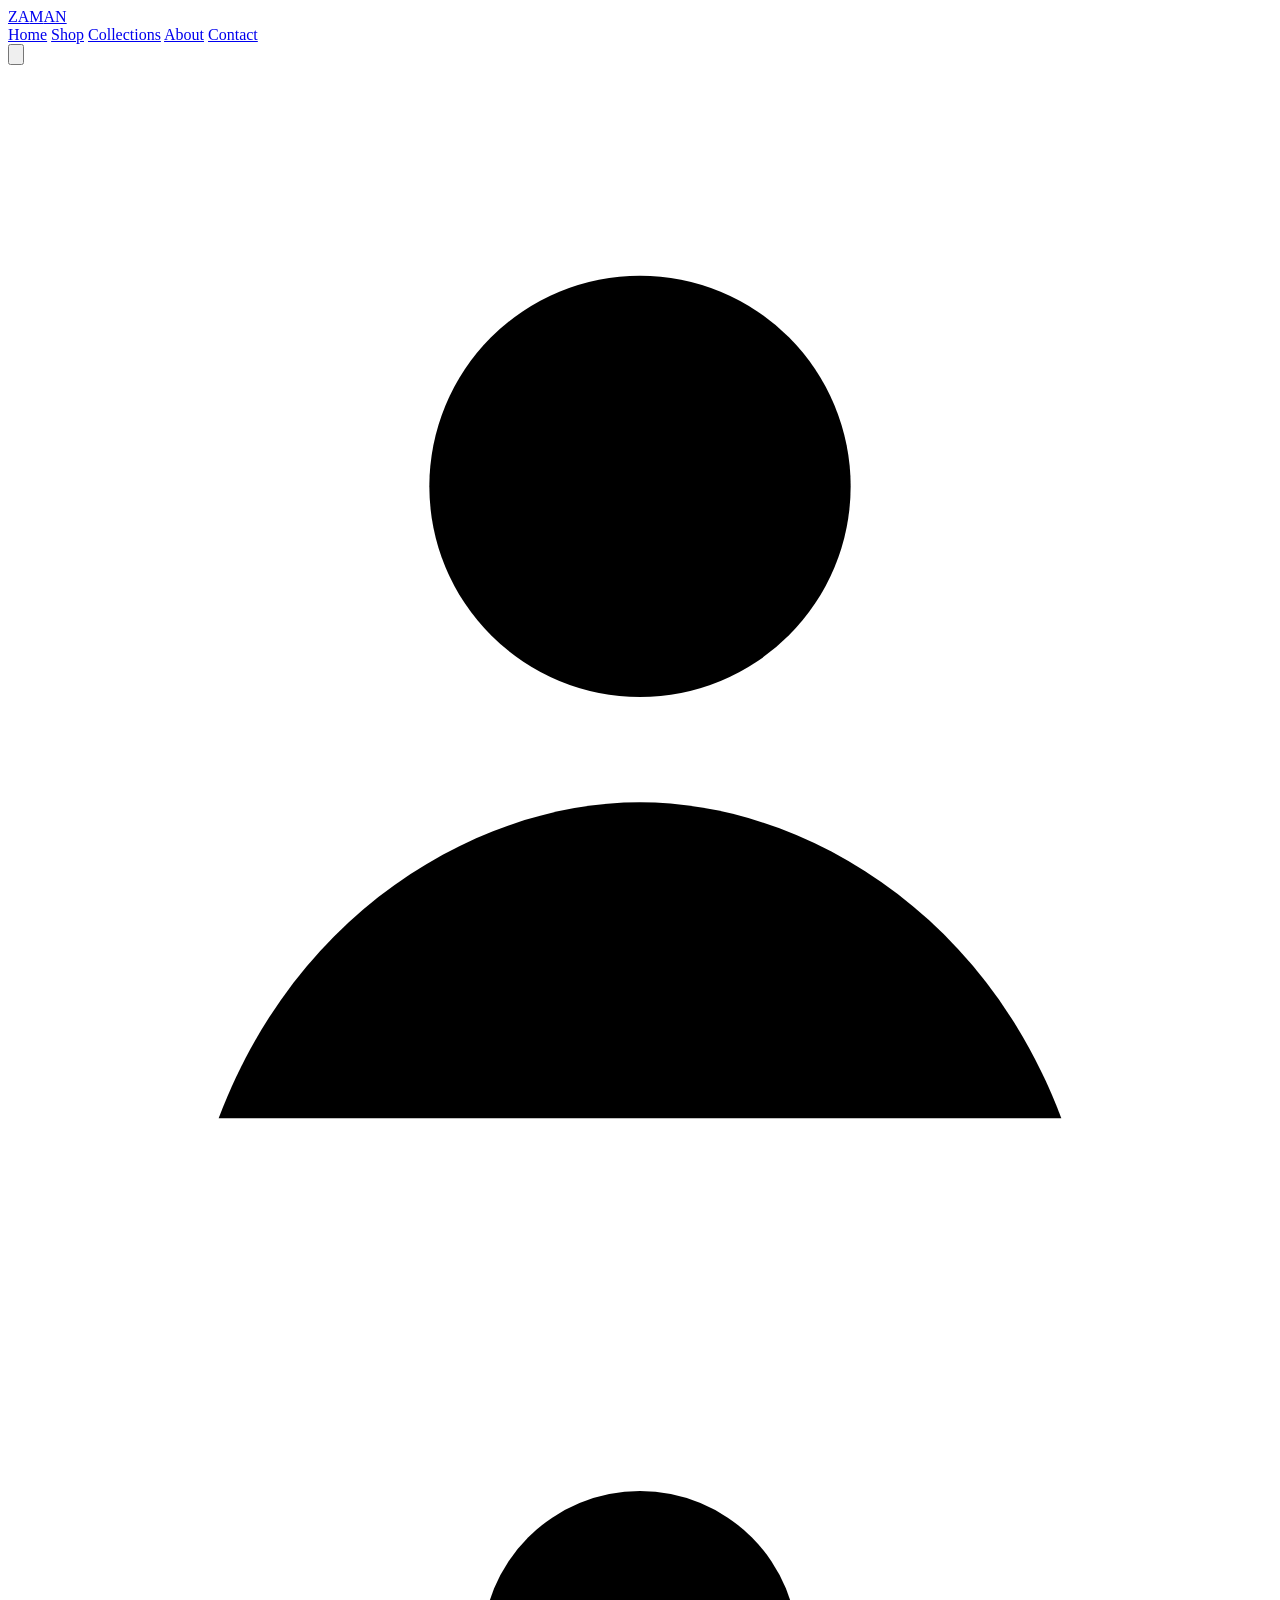
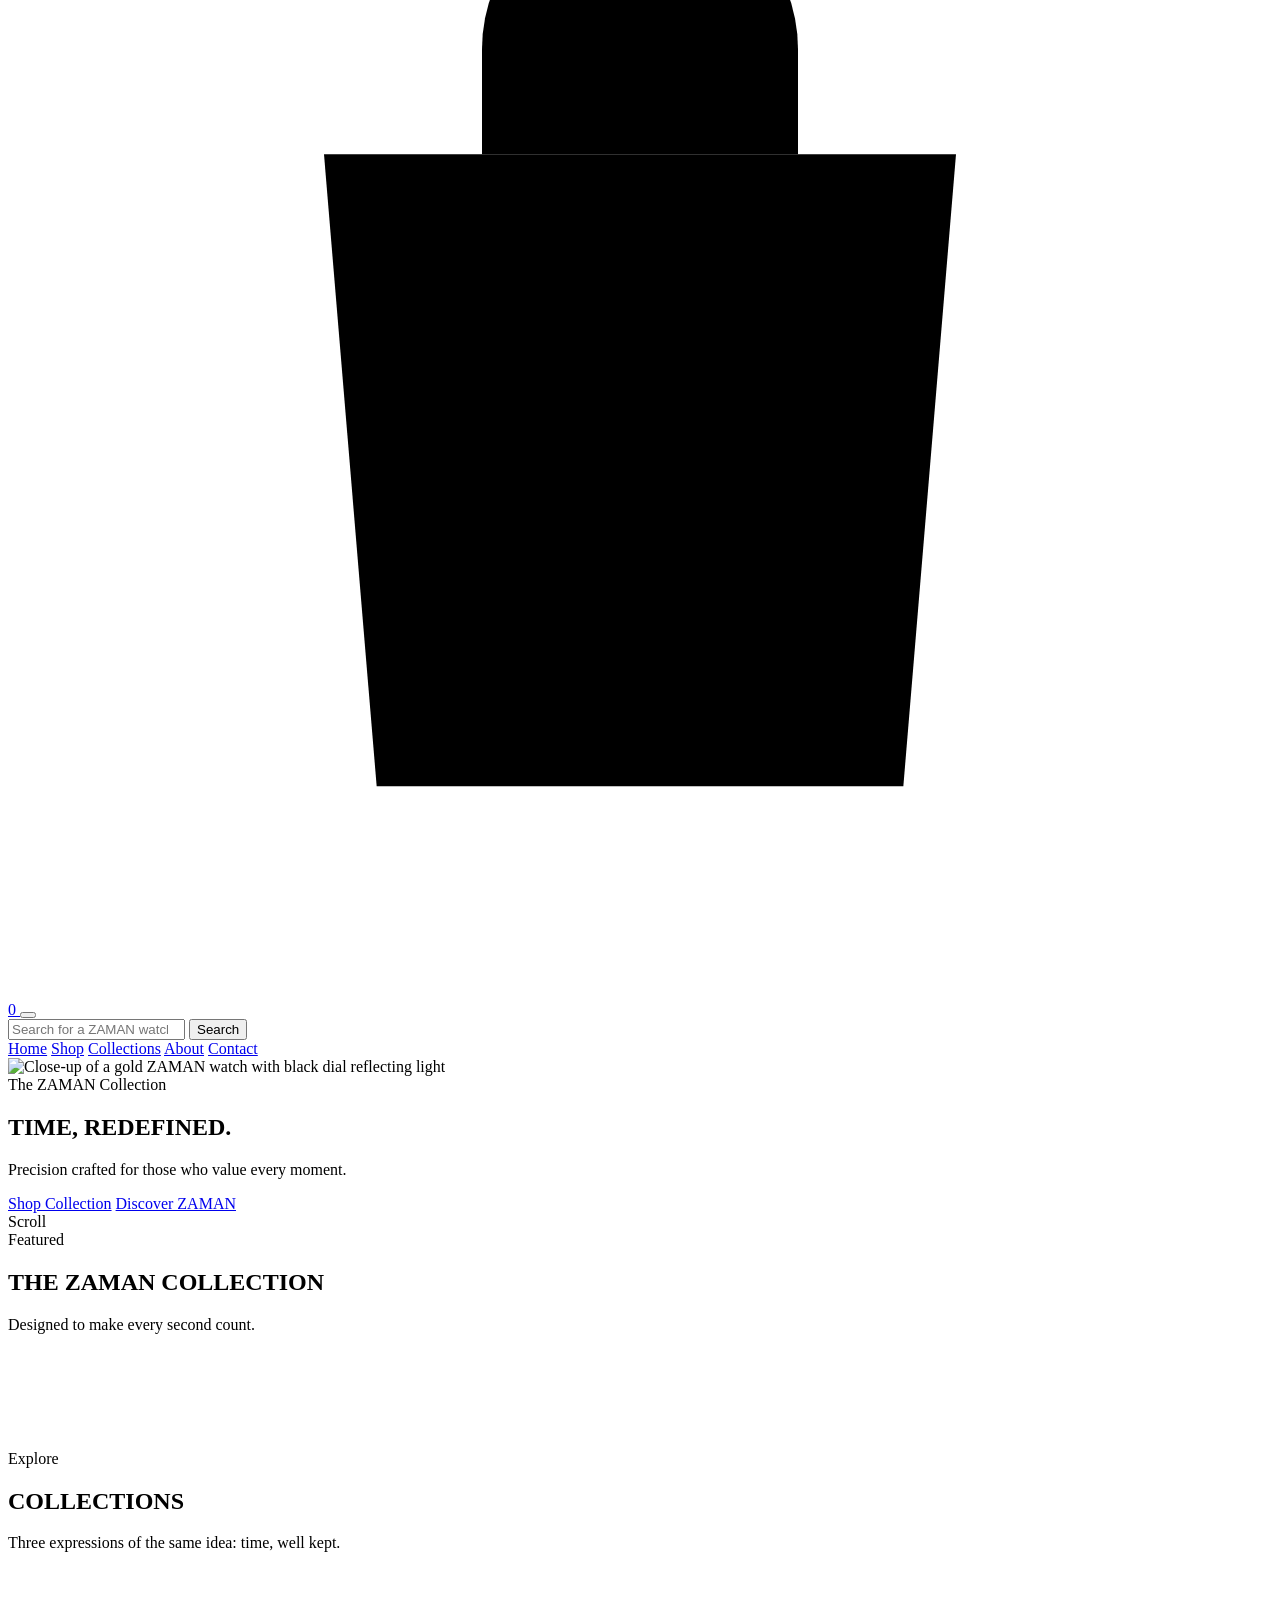
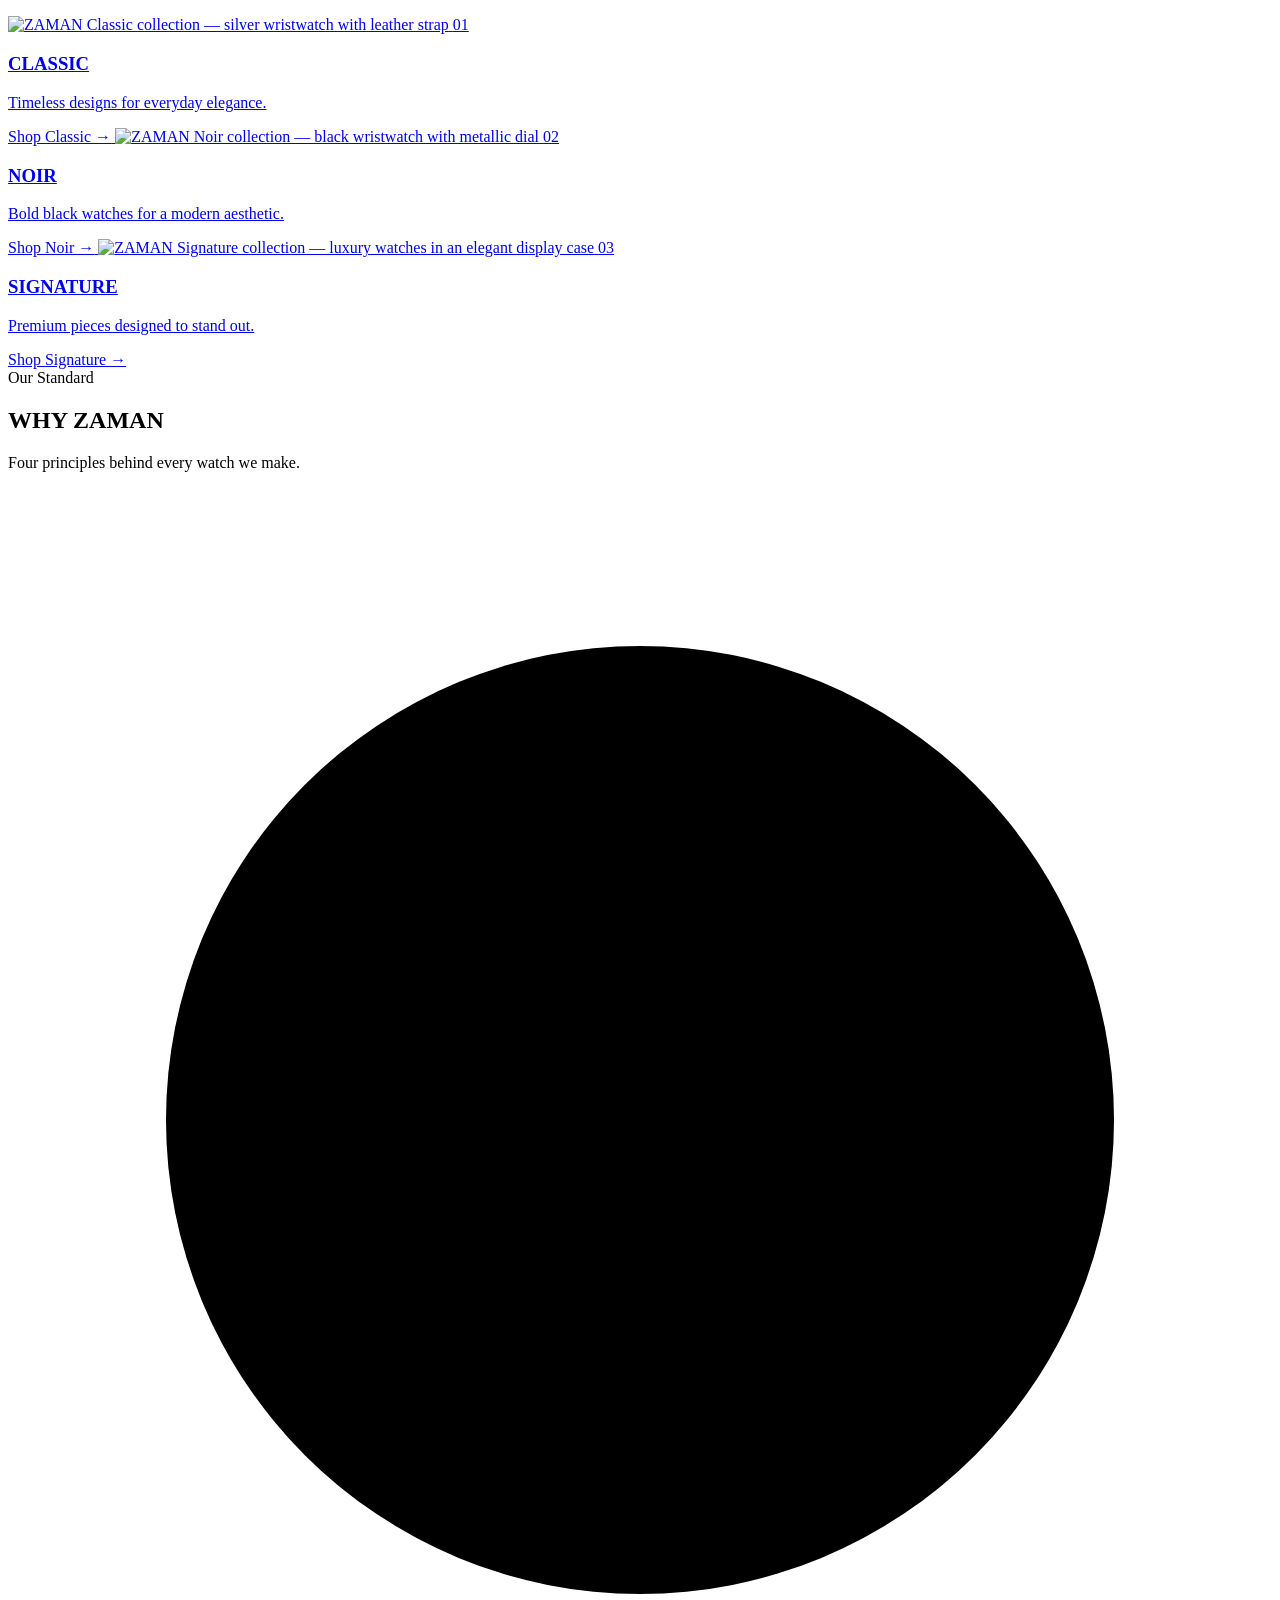
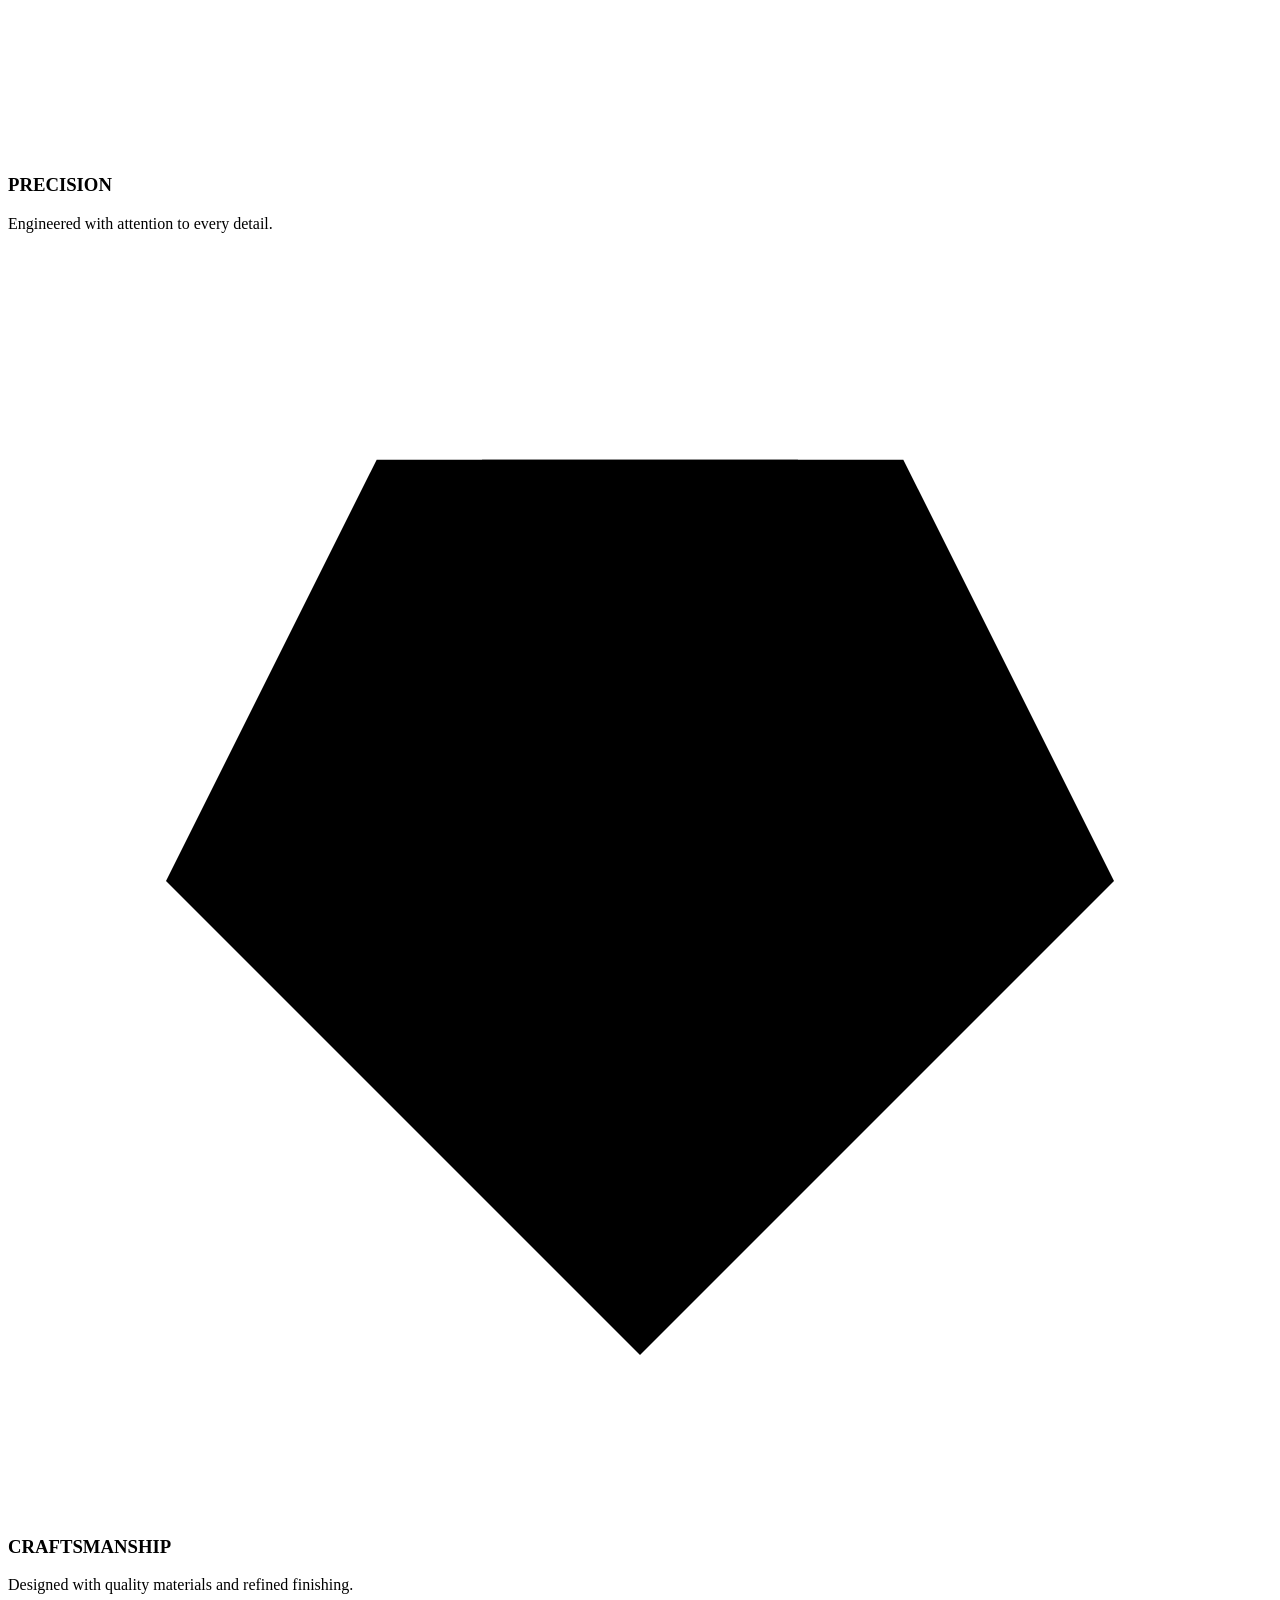
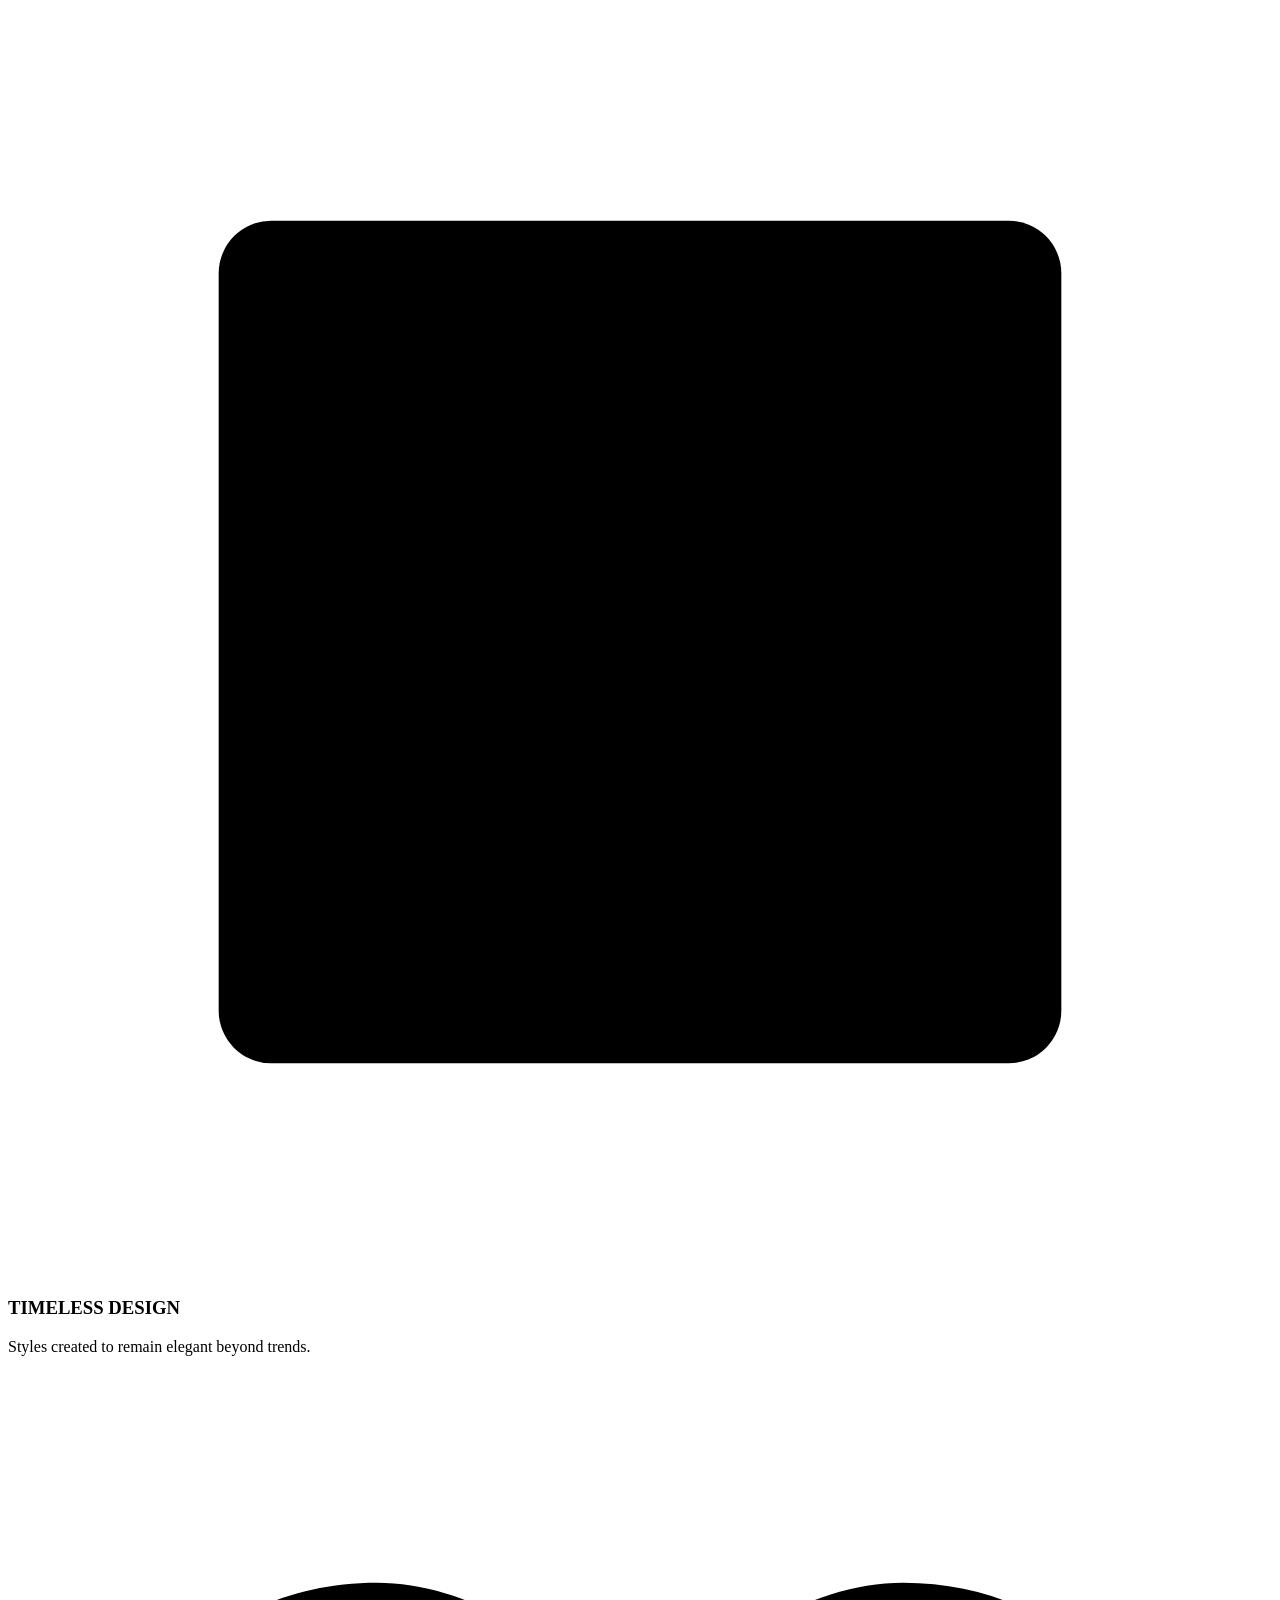
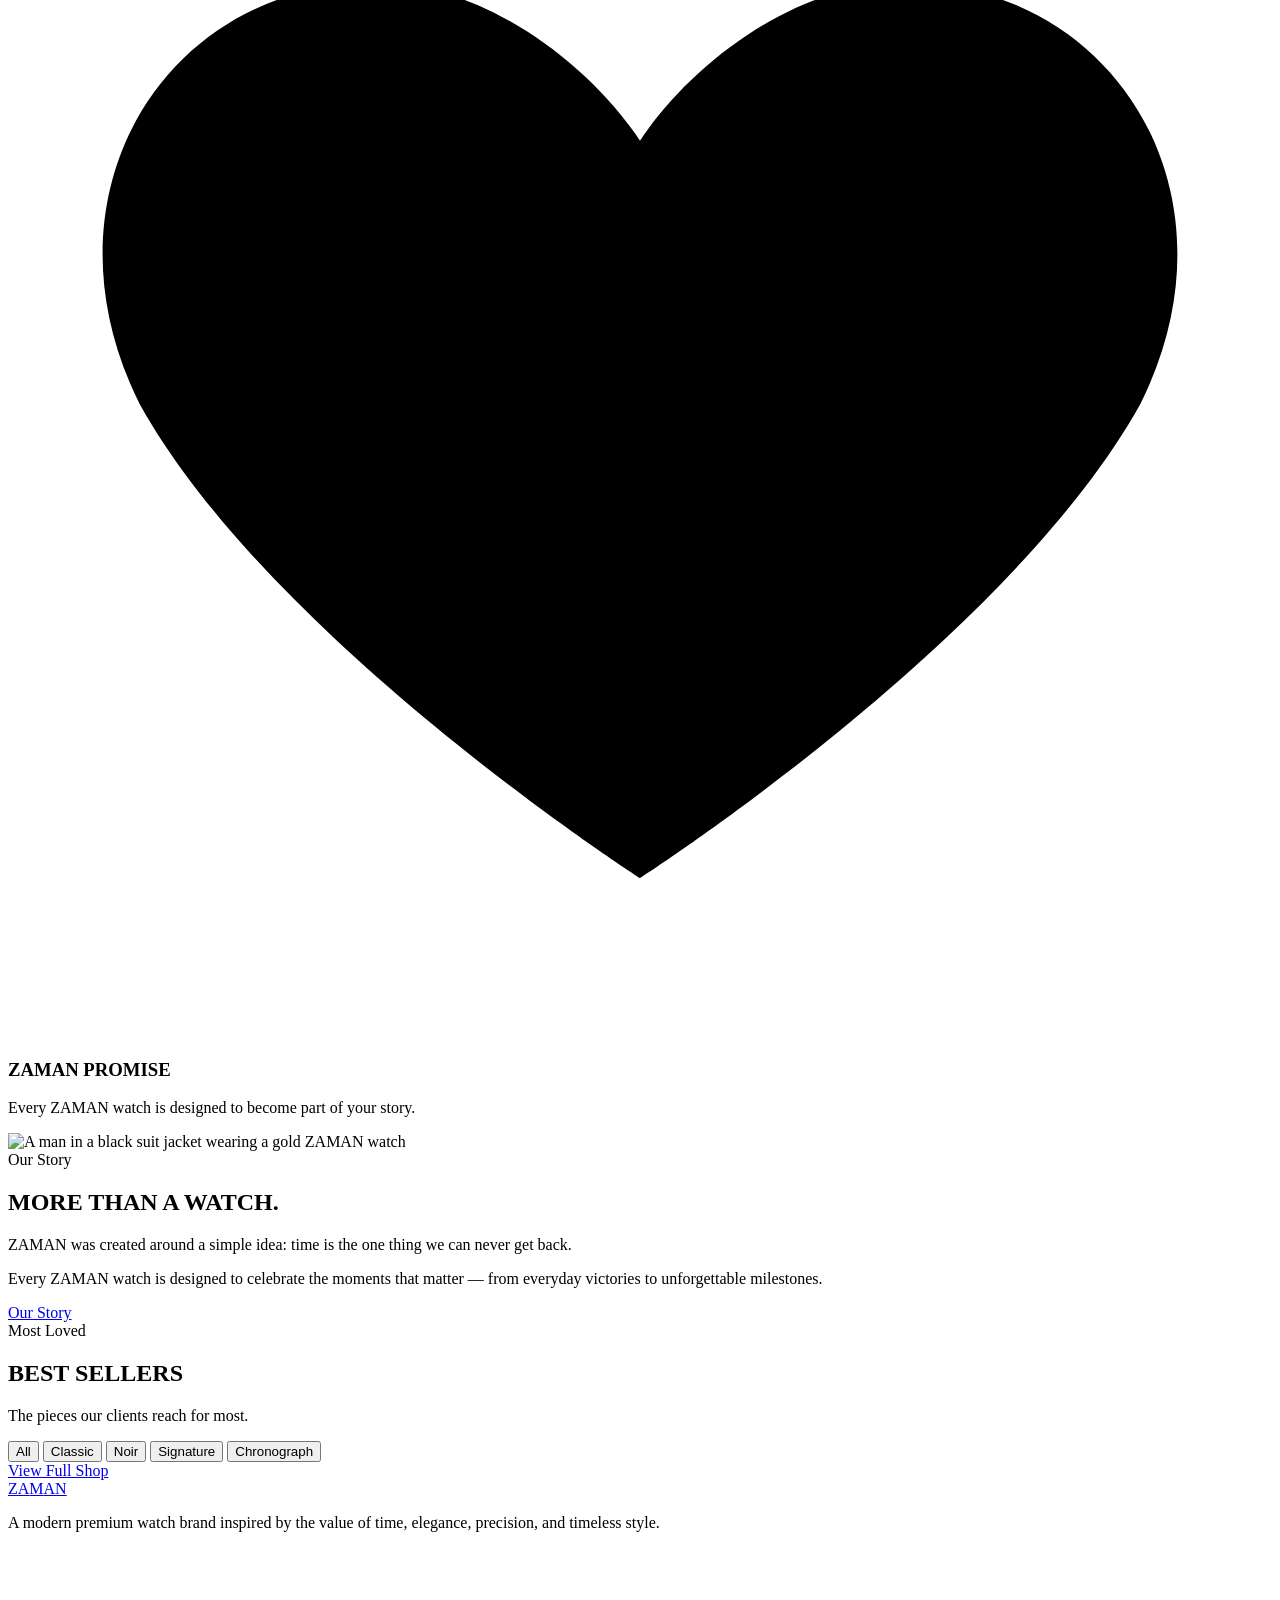
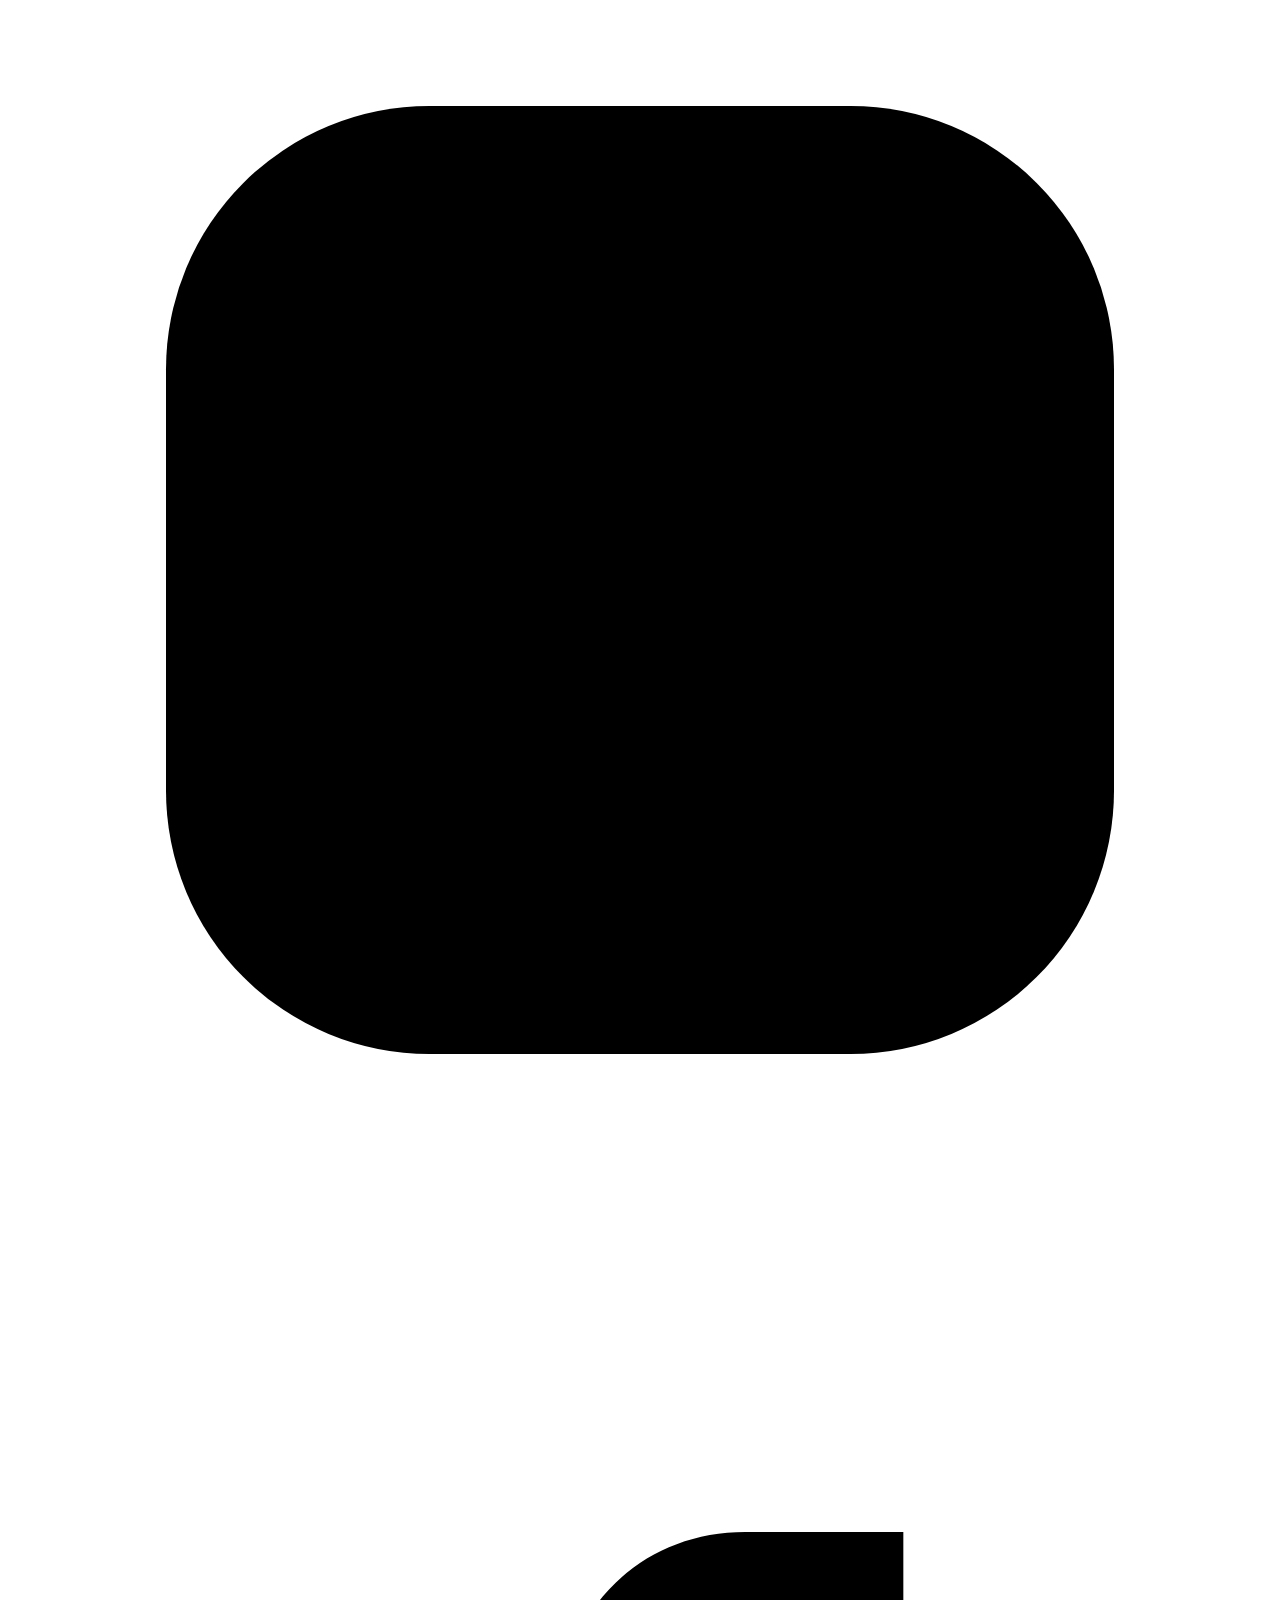
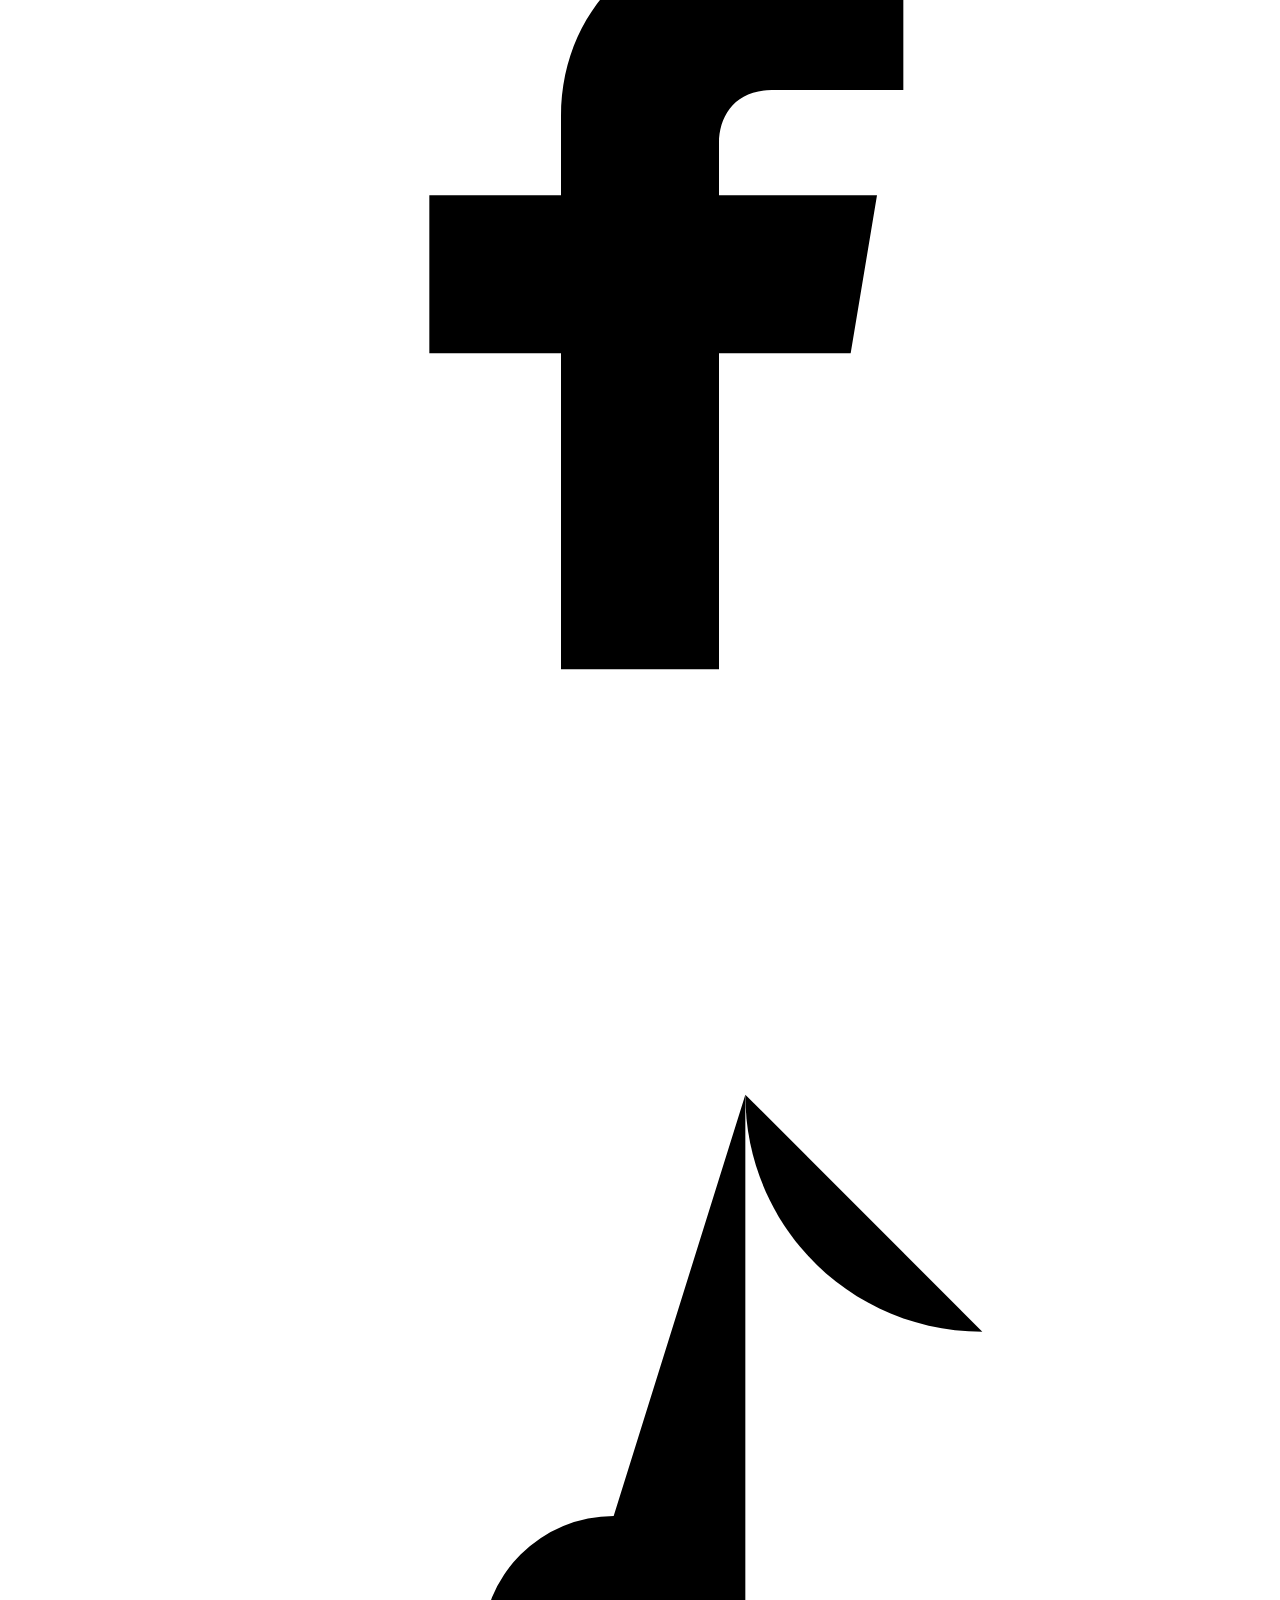
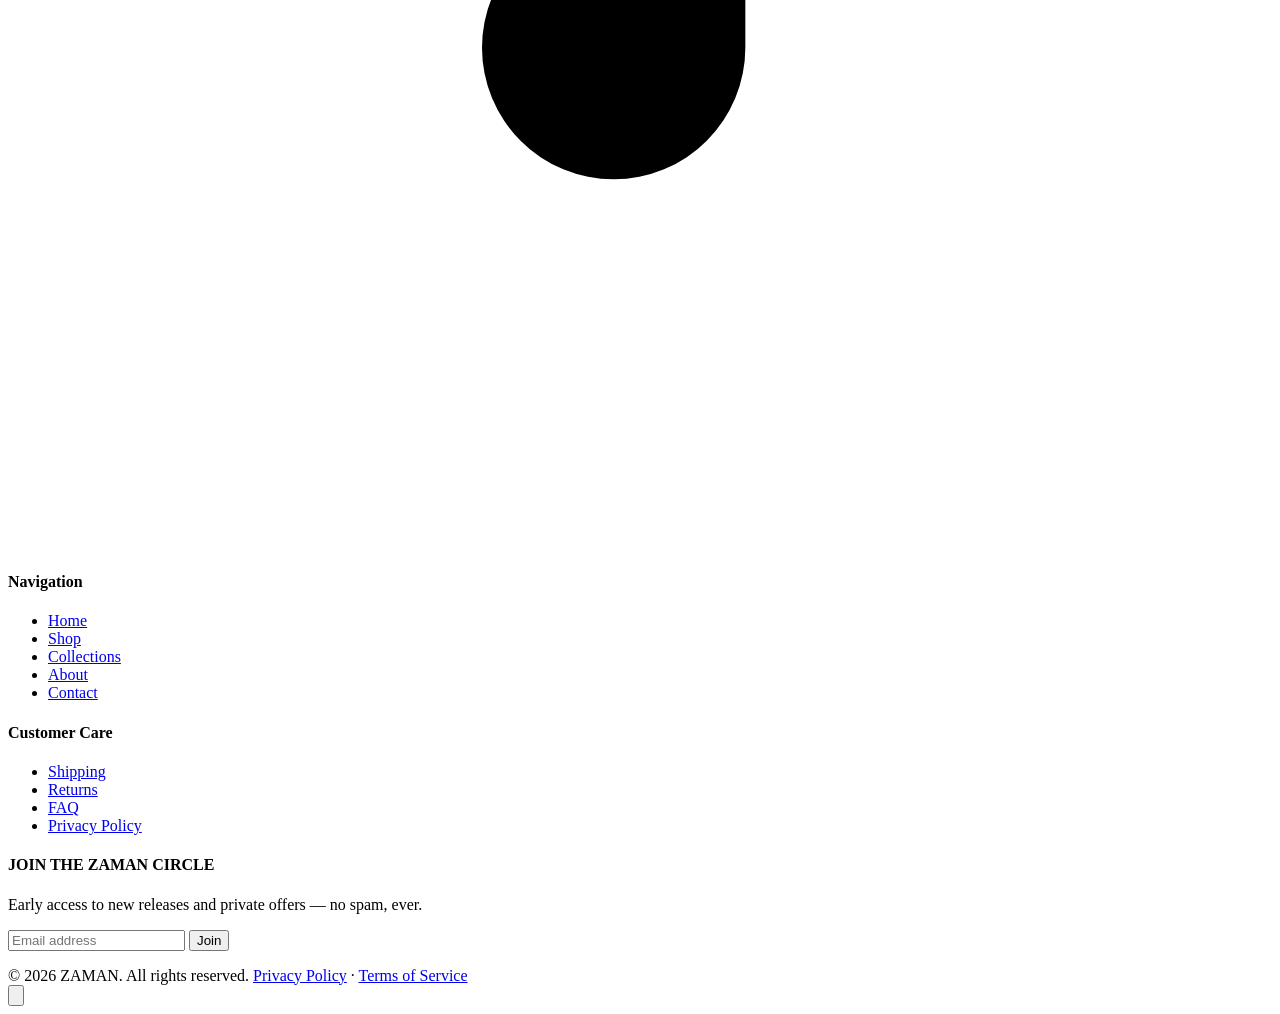
==== index.html @ 8db38ffc "Add files via upload" ====
<!DOCTYPE html>
<html lang="en">
<head>
<meta charset="UTF-8">
<meta name="viewport" content="width=device-width, initial-scale=1.0">
<title>ZAMAN — Timeless Watches, Redefined</title>
<meta name="description" content="Discover ZAMAN, a modern watch brand crafted around precision, elegance, and timeless design.">
<meta name="keywords" content="ZAMAN, luxury watches, premium watches Egypt, watch brand, chronograph, mens watches">
<meta property="og:title" content="ZAMAN — Timeless Watches, Redefined">
<meta property="og:description" content="A modern premium watch brand inspired by the value of time, elegance, precision, and timeless style.">
<meta property="og:type" content="website">
<meta property="og:image" content="https://images.pexels.com/photos/28135838/pexels-photo-28135838.jpeg?auto=compress&cs=tinysrgb&w=1200">
<link rel="icon" href="data:image/svg+xml,<svg xmlns=%22http://www.w3.org/2000/svg%22 viewBox=%220 0 100 100%22><circle cx=%2250%22 cy=%2250%22 r=%2244%22 fill=%22%230B0B0B%22 stroke=%22%23C9A45C%22 stroke-width=%224%22/><line x1=%2250%22 y1=%2250%22 x2=%2250%22 y2=%2225%22 stroke=%22%23C9A45C%22 stroke-width=%225%22 stroke-linecap=%22round%22/><line x1=%2250%22 y1=%2250%22 x2=%2268%22 y2=%2250%22 stroke=%22%23C9A45C%22 stroke-width=%225%22 stroke-linecap=%22round%22/></svg>">
<link rel="stylesheet" href="css/style.css">
<link rel="stylesheet" href="css/responsive.css">
<link rel="stylesheet" href="css/animations.css">
</head>
<body>

<!-- ============ HEADER ============ -->
<header class="site-header">
  <div class="container">
    <a href="index.html" class="logo">ZA<span>M</span>AN</a>
    <nav class="main-nav" aria-label="Primary">
      <a href="index.html" class="active">Home</a>
      <a href="shop.html">Shop</a>
      <a href="shop.html#collections">Collections</a>
      <a href="about.html">About</a>
      <a href="contact.html">Contact</a>
    </nav>
    <div class="header-actions">
      <button class="icon-btn" data-search-trigger aria-label="Search">
        <svg viewBox="0 0 24 24"><circle cx="11" cy="11" r="7" stroke-width="1.5"/><path d="M21 21l-4.3-4.3" stroke-width="1.5" stroke-linecap="round"/></svg>
      </button>
      <a class="icon-btn" href="contact.html" aria-label="Account">
        <svg viewBox="0 0 24 24"><circle cx="12" cy="8" r="4" stroke-width="1.5"/><path d="M4 20c1.5-4 5-6 8-6s6.5 2 8 6" stroke-width="1.5" stroke-linecap="round"/></svg>
      </a>
      <a class="icon-btn" href="cart.html" aria-label="Shopping bag">
        <svg viewBox="0 0 24 24"><path d="M6 8h12l-1 12H7L6 8z" stroke-width="1.5" stroke-linejoin="round"/><path d="M9 8V6a3 3 0 0 1 6 0v2" stroke-width="1.5"/></svg>
        <span class="count-badge" data-cart-count>0</span>
      </a>
      <button class="hamburger" aria-label="Open menu"><span></span><span></span><span></span></button>
    </div>
  </div>
  <div id="header-search-panel" class="header-search-panel">
    <form>
      <input type="search" placeholder="Search for a ZAMAN watch…" aria-label="Search">
      <button type="submit">Search</button>
    </form>
  </div>
</header>

<nav class="mobile-nav" aria-label="Mobile">
  <a href="index.html">Home</a>
  <a href="shop.html">Shop</a>
  <a href="shop.html#collections">Collections</a>
  <a href="about.html">About</a>
  <a href="contact.html">Contact</a>
</nav>

<!-- ============ HERO ============ -->
<section class="hero">
  <div class="hero-media">
    <img src="https://images.pexels.com/photos/28135838/pexels-photo-28135838.jpeg?auto=compress&cs=tinysrgb&w=1800" alt="Close-up of a gold ZAMAN watch with black dial reflecting light" width="1800" height="1200">
  </div>
  <div class="container">
    <div class="hero-content">
      <span class="eyebrow">The ZAMAN Collection</span>
      <h1>TIME, REDEFINED.</h1>
      <p>Precision crafted for those who value every moment.</p>
      <div class="hero-actions">
        <a href="shop.html" class="btn btn-primary">Shop Collection</a>
        <a href="about.html" class="btn btn-outline-light">Discover ZAMAN</a>
      </div>
    </div>
  </div>
  <div class="hero-scroll"><span>Scroll</span><span class="line"></span></div>
</section>

<!-- ============ FEATURED COLLECTION ============ -->
<section id="featured">
  <div class="container">
    <div class="section-head">
      <span class="eyebrow">Featured</span>
      <h2>THE ZAMAN COLLECTION</h2>
      <p>Designed to make every second count.</p>
      <div class="hairline"></div>
    </div>
    <div class="product-grid reveal-stagger" id="featured-grid"></div>
  </div>
</section>

<!-- ============ COLLECTIONS ============ -->
<section id="collections" class="band-dark" style="padding:0;">
  <div class="container" style="padding-top:100px;padding-bottom:0;">
    <div class="section-head">
      <span class="eyebrow">Explore</span>
      <h2>COLLECTIONS</h2>
      <p>Three expressions of the same idea: time, well kept.</p>
      <div class="hairline"></div>
    </div>
  </div>
  <div class="collections-grid" style="margin-top:64px;">
    <a class="collection-card reveal" href="shop.html?category=Classic">
      <img src="https://images.pexels.com/photos/1467188/pexels-photo-1467188.jpeg?auto=compress&cs=tinysrgb&w=900" alt="ZAMAN Classic collection — silver wristwatch with leather strap">
      <span class="num">01</span>
      <h3>CLASSIC</h3>
      <p>Timeless designs for everyday elegance.</p>
      <span class="cta">Shop Classic →</span>
    </a>
    <a class="collection-card reveal" href="shop.html?category=Noir">
      <img src="https://images.pexels.com/photos/16739804/pexels-photo-16739804.jpeg?auto=compress&cs=tinysrgb&w=900" alt="ZAMAN Noir collection — black wristwatch with metallic dial">
      <span class="num">02</span>
      <h3>NOIR</h3>
      <p>Bold black watches for a modern aesthetic.</p>
      <span class="cta">Shop Noir →</span>
    </a>
    <a class="collection-card reveal" href="shop.html?category=Signature">
      <img src="https://images.pexels.com/photos/31642726/pexels-photo-31642726.jpeg?auto=compress&cs=tinysrgb&w=900" alt="ZAMAN Signature collection — luxury watches in an elegant display case">
      <span class="num">03</span>
      <h3>SIGNATURE</h3>
      <p>Premium pieces designed to stand out.</p>
      <span class="cta">Shop Signature →</span>
    </a>
  </div>
</section>

<!-- ============ WHY ZAMAN ============ -->
<section id="why-zaman">
  <div class="container">
    <div class="section-head">
      <span class="eyebrow">Our Standard</span>
      <h2>WHY ZAMAN</h2>
      <p>Four principles behind every watch we make.</p>
      <div class="hairline"></div>
    </div>
    <div class="values-grid reveal-stagger">
      <div class="value-item stagger-item">
        <div class="icon"><svg viewBox="0 0 24 24"><circle cx="12" cy="12" r="9"/><path d="M12 7v5l3.5 2"/></svg></div>
        <h3>PRECISION</h3>
        <p>Engineered with attention to every detail.</p>
      </div>
      <div class="value-item stagger-item">
        <div class="icon"><svg viewBox="0 0 24 24"><path d="M3 12l4-8h10l4 8-9 9-9-9z"/><path d="M3 12h18M9 4l3 8 3-8"/></svg></div>
        <h3>CRAFTSMANSHIP</h3>
        <p>Designed with quality materials and refined finishing.</p>
      </div>
      <div class="value-item stagger-item">
        <div class="icon"><svg viewBox="0 0 24 24"><rect x="4" y="4" width="16" height="16" rx="1"/><path d="M4 9h16M9 4v16"/></svg></div>
        <h3>TIMELESS DESIGN</h3>
        <p>Styles created to remain elegant beyond trends.</p>
      </div>
      <div class="value-item stagger-item">
        <div class="icon"><svg viewBox="0 0 24 24"><path d="M12 21s-7-4.5-9.5-9C.5 8 3 4 7 4c2 0 4 1.5 5 3 1-1.5 3-3 5-3 4 0 6.5 4 4.5 8-2.5 4.5-9.5 9-9.5 9z"/></svg></div>
        <h3>ZAMAN PROMISE</h3>
        <p>Every ZAMAN watch is designed to become part of your story.</p>
      </div>
    </div>
  </div>
</section>

<!-- ============ BRAND STORY ============ -->
<section class="band-dark" style="padding:0;">
  <div class="editorial">
    <div class="editorial-media reveal">
      <img src="https://images.pexels.com/photos/4165197/pexels-photo-4165197.jpeg?auto=compress&cs=tinysrgb&w=1000" alt="A man in a black suit jacket wearing a gold ZAMAN watch" loading="lazy">
    </div>
    <div class="editorial-text reveal">
      <span class="eyebrow">Our Story</span>
      <h2>MORE THAN A WATCH.</h2>
      <p>ZAMAN was created around a simple idea: time is the one thing we can never get back.</p>
      <p>Every ZAMAN watch is designed to celebrate the moments that matter — from everyday victories to unforgettable milestones.</p>
      <a href="about.html" class="btn btn-outline-light">Our Story</a>
    </div>
  </div>
</section>

<!-- ============ BEST SELLERS ============ -->
<section id="bestsellers">
  <div class="container">
    <div class="section-head">
      <span class="eyebrow">Most Loved</span>
      <h2>BEST SELLERS</h2>
      <p>The pieces our clients reach for most.</p>
      <div class="hairline"></div>
    </div>
    <div class="filter-bar">
      <button class="filter-chip is-active" data-filter-chip="All">All</button>
      <button class="filter-chip" data-filter-chip="Classic">Classic</button>
      <button class="filter-chip" data-filter-chip="Noir">Noir</button>
      <button class="filter-chip" data-filter-chip="Signature">Signature</button>
      <button class="filter-chip" data-filter-chip="Chronograph">Chronograph</button>
    </div>
    <div class="product-grid reveal-stagger" id="bestsellers-grid"></div>
    <div class="load-more-wrap">
      <a href="shop.html" class="btn btn-outline-dark">View Full Shop</a>
    </div>
  </div>
</section>

<!-- ============ FOOTER ============ -->
<footer class="site-footer">
  <div class="container">
    <div class="footer-top">
      <div class="footer-brand">
        <a href="index.html" class="logo">ZA<span>M</span>AN</a>
        <p>A modern premium watch brand inspired by the value of time, elegance, precision, and timeless style.</p>
        <div class="social-row">
          <a href="#" aria-label="Instagram"><svg viewBox="0 0 24 24"><rect x="3" y="3" width="18" height="18" rx="5" stroke-width="1.4"/><circle cx="12" cy="12" r="4" stroke-width="1.4"/><circle cx="17.5" cy="6.5" r="1"/></svg></a>
          <a href="#" aria-label="Facebook"><svg viewBox="0 0 24 24"><path d="M14 9h3V6h-3c-2 0-3.5 1.5-3.5 3.5V11H8v3h2.5v6h3v-6H16l.5-3h-3v-1c0-.5.3-1 1-1z" stroke-width="1"/></svg></a>
          <a href="#" aria-label="TikTok"><svg viewBox="0 0 24 24"><path d="M14 4v10.5a2.5 2.5 0 1 1-2.5-2.5" stroke-width="1.4"/><path d="M14 4c0 2.5 2 4.5 4.5 4.5" stroke-width="1.4"/></svg></a>
        </div>
      </div>
      <div class="footer-col">
        <h4>Navigation</h4>
        <ul>
          <li><a href="index.html">Home</a></li>
          <li><a href="shop.html">Shop</a></li>
          <li><a href="shop.html#collections">Collections</a></li>
          <li><a href="about.html">About</a></li>
          <li><a href="contact.html">Contact</a></li>
        </ul>
      </div>
      <div class="footer-col">
        <h4>Customer Care</h4>
        <ul>
          <li><a href="contact.html">Shipping</a></li>
          <li><a href="contact.html">Returns</a></li>
          <li><a href="contact.html">FAQ</a></li>
          <li><a href="contact.html">Privacy Policy</a></li>
        </ul>
      </div>
      <div class="footer-col newsletter">
        <h4>JOIN THE ZAMAN CIRCLE</h4>
        <p>Early access to new releases and private offers — no spam, ever.</p>
        <form class="newsletter-form">
          <input type="email" required placeholder="Email address" aria-label="Email address">
          <button type="submit">Join</button>
        </form>
        <p class="newsletter-msg"></p>
      </div>
    </div>
    <div class="footer-bottom">
      <span>© 2026 ZAMAN. All rights reserved.</span>
      <span><a href="contact.html">Privacy Policy</a> · <a href="contact.html">Terms of Service</a></span>
    </div>
  </div>
</footer>

<button class="back-to-top" aria-label="Back to top">
  <svg viewBox="0 0 24 24"><path d="M12 19V5M5 12l7-7 7 7" stroke-width="1.8" stroke-linecap="round" stroke-linejoin="round"/></svg>
</button>

<div class="toast" id="zaman-toast">
  <span class="toast-icon"></span>
  <span class="toast-msg"></span>
</div>

<script src="js/products.js"></script>
<script src="js/cart.js"></script>
<script src="js/main.js"></script>
</body>
</html>
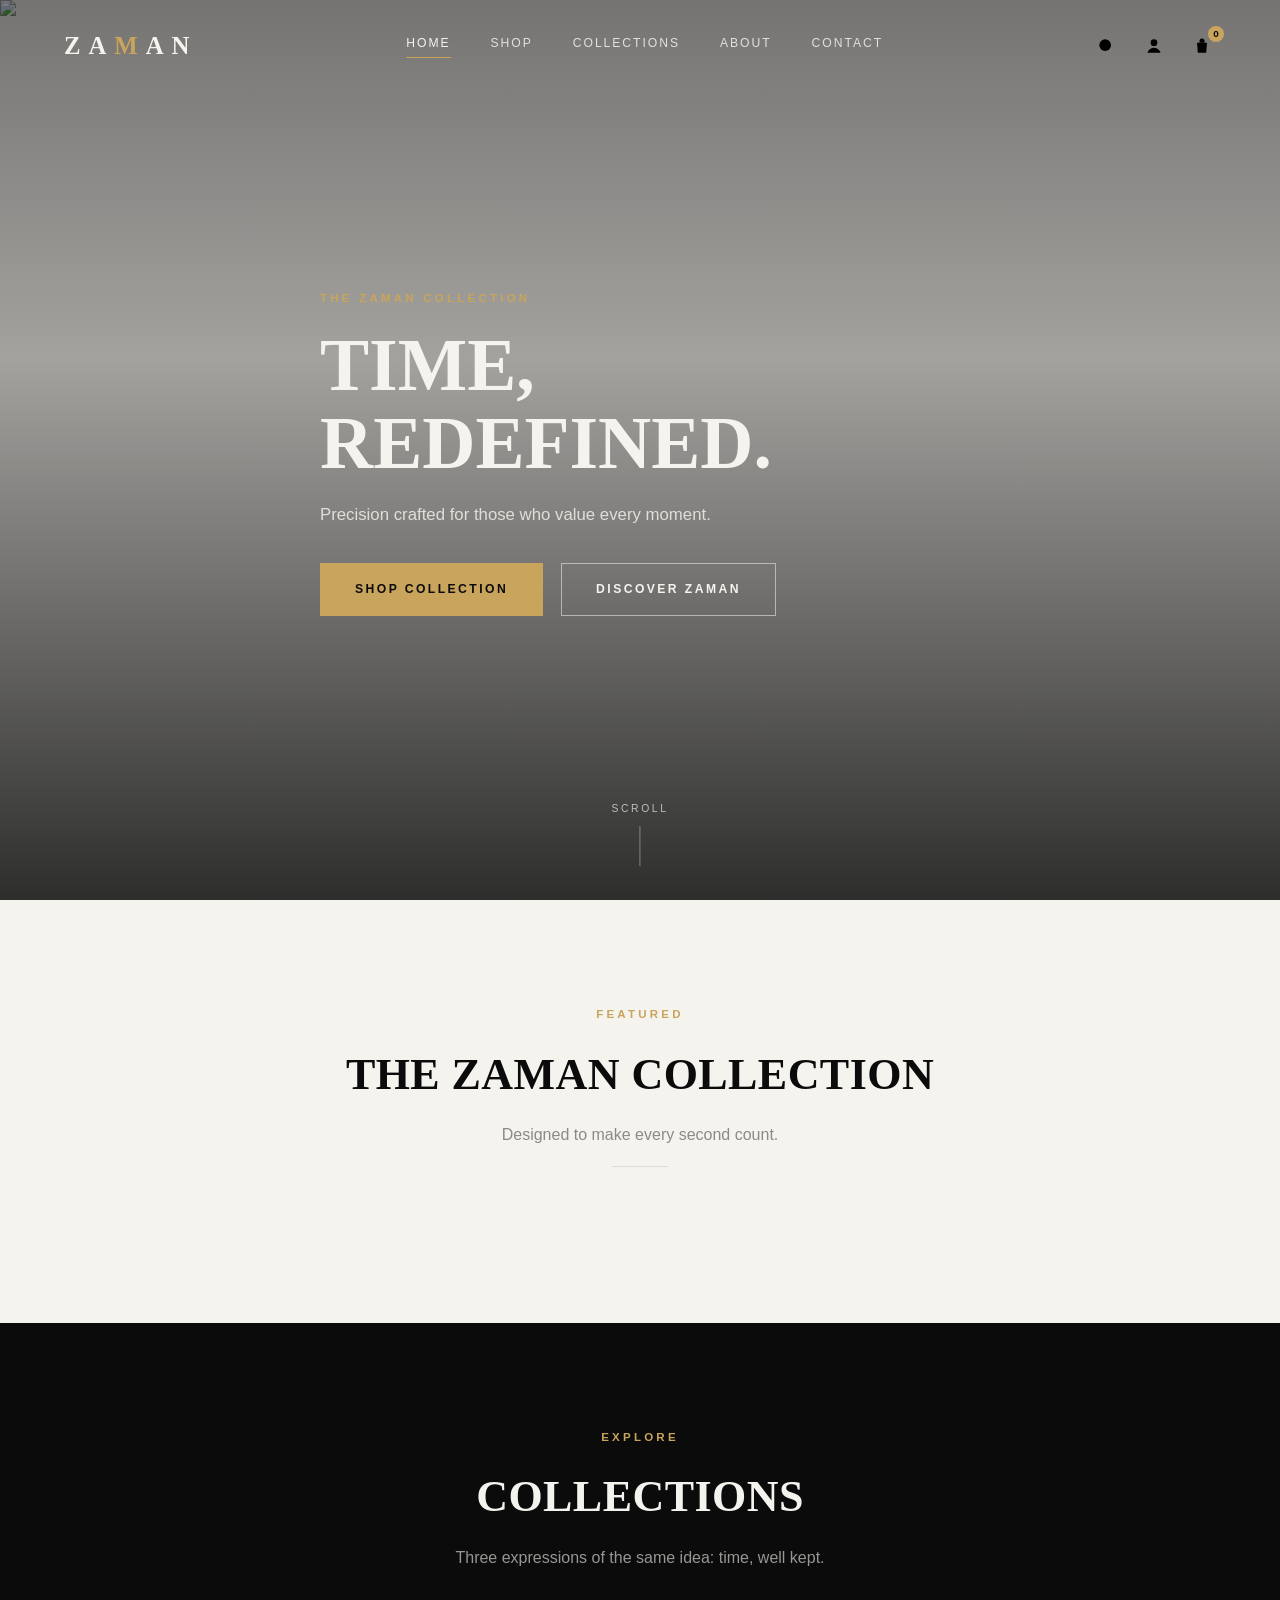
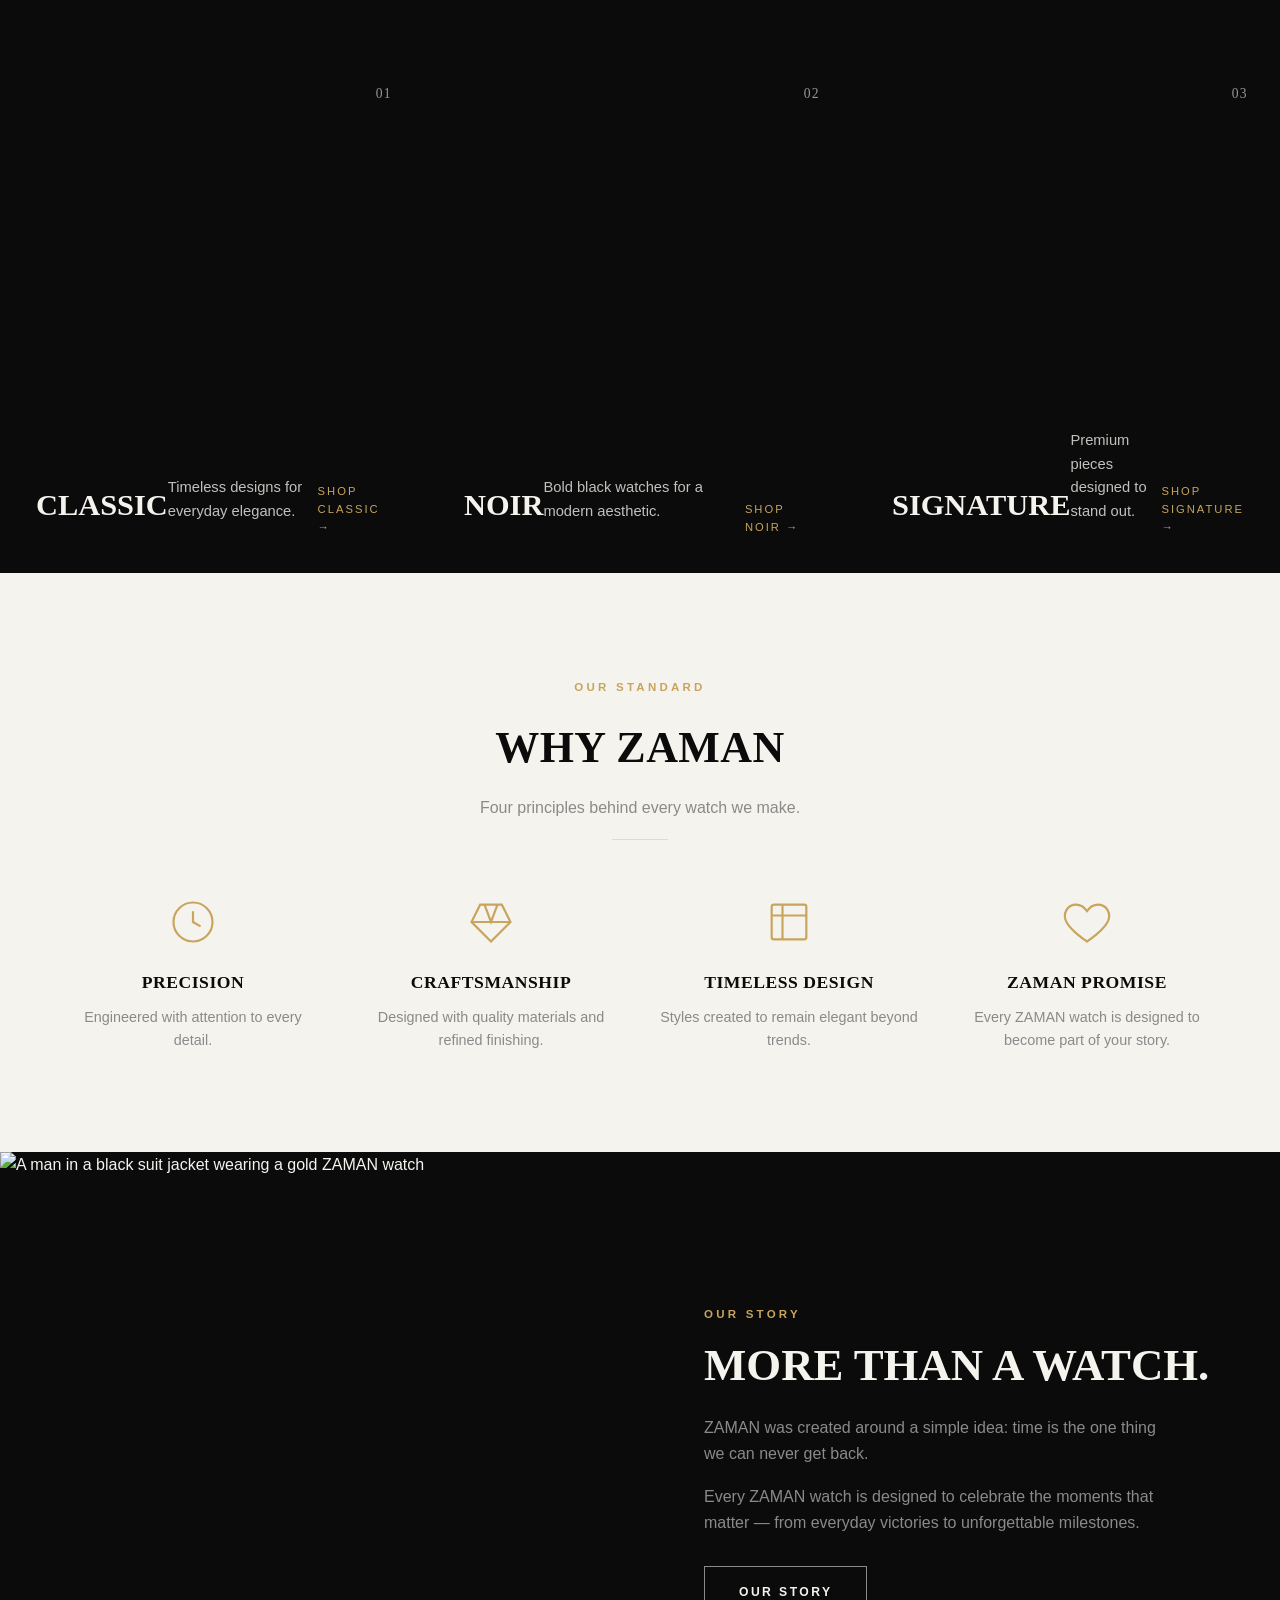
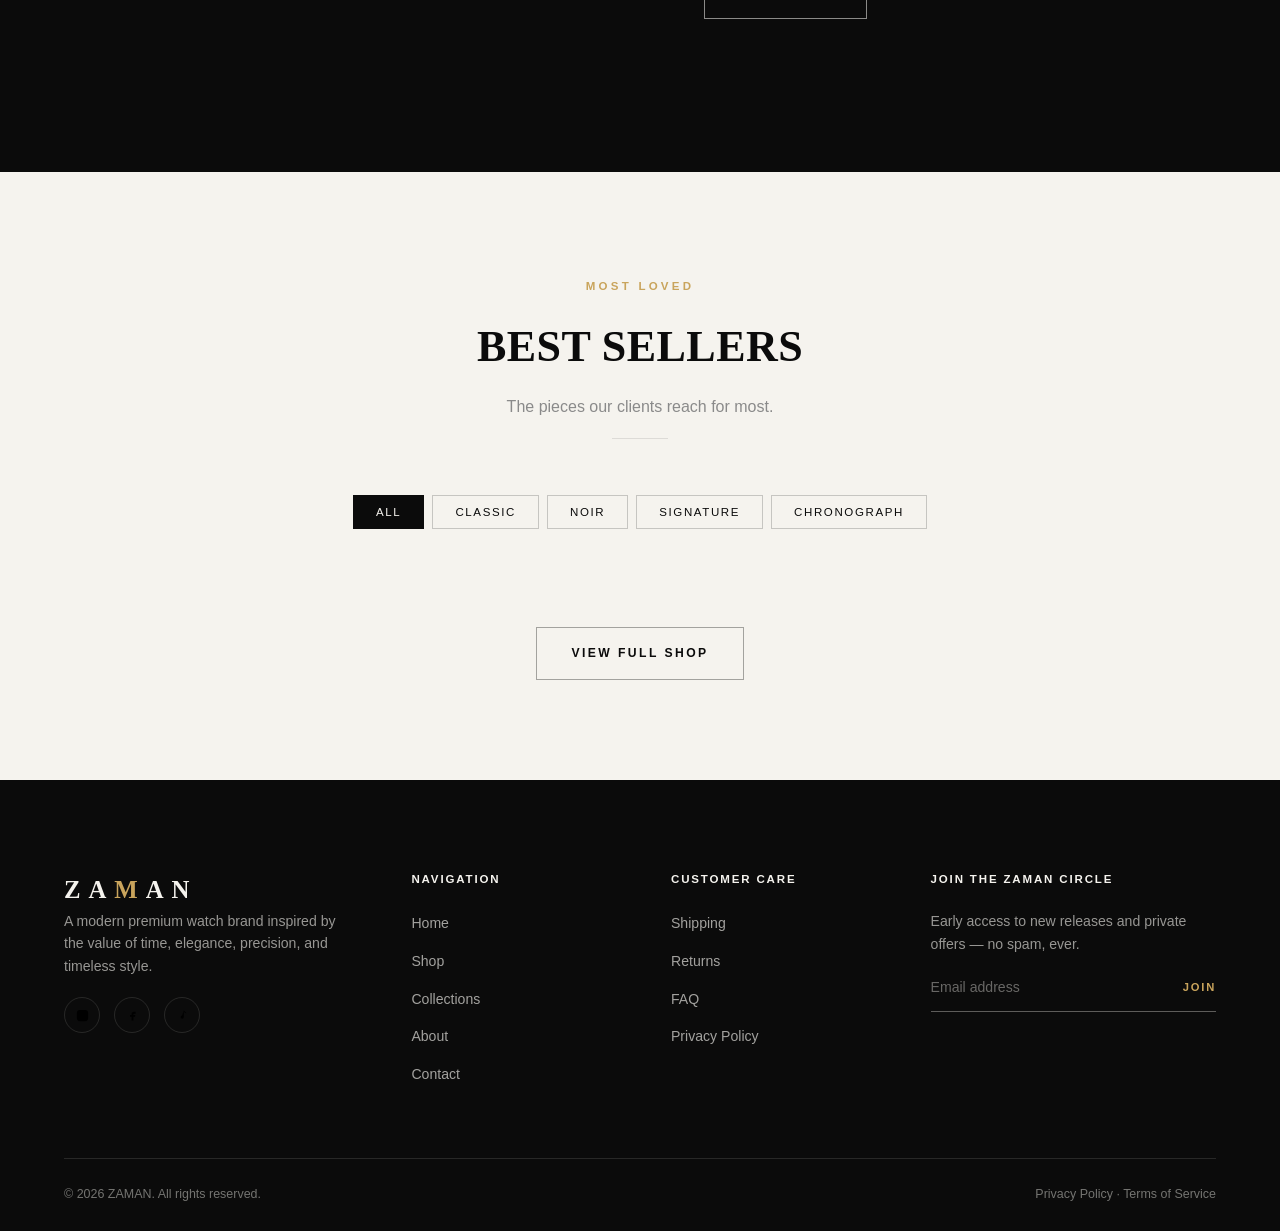
==== commit 70112d4f: "Update index.html" ====
--- a/index.html
+++ b/index.html
@@ -11,7 +11,7 @@
 <meta property="og:type" content="website">
 <meta property="og:image" content="https://images.pexels.com/photos/28135838/pexels-photo-28135838.jpeg?auto=compress&cs=tinysrgb&w=1200">
 <link rel="icon" href="data:image/svg+xml,<svg xmlns=%22http://www.w3.org/2000/svg%22 viewBox=%220 0 100 100%22><circle cx=%2250%22 cy=%2250%22 r=%2244%22 fill=%22%230B0B0B%22 stroke=%22%23C9A45C%22 stroke-width=%224%22/><line x1=%2250%22 y1=%2250%22 x2=%2250%22 y2=%2225%22 stroke=%22%23C9A45C%22 stroke-width=%225%22 stroke-linecap=%22round%22/><line x1=%2250%22 y1=%2250%22 x2=%2268%22 y2=%2250%22 stroke=%22%23C9A45C%22 stroke-width=%225%22 stroke-linecap=%22round%22/></svg>">
-<link rel="stylesheet" href="css/style.css">
+<link rel="stylesheet" href="style.css">
 <link rel="stylesheet" href="css/responsive.css">
 <link rel="stylesheet" href="css/animations.css">
 </head>
--- a/style.css
+++ b/style.css
@@ -0,0 +1,1772 @@
+/* ==============================================================
+   ZAMAN — Core Stylesheet
+   A modern premium watch brand: black, off-white, charcoal, gold.
+   ============================================================== */
+
+@import url("https://fonts.googleapis.com/css2?family=Playfair+Display:ital,wght@0,400;0,500;0,600;0,700;1,400&family=Montserrat:wght@300;400;500;600;700&display=swap");
+
+:root {
+  --black: #0b0b0b;
+  --charcoal: #151515;
+  --charcoal-2: #1c1c1c;
+  --off-white: #f5f3ee;
+  --gold: #c9a45c;
+  --light-gold: #d8bc7a;
+  --gray: #8a8a8a;
+  --gray-line: rgba(245, 243, 238, 0.12);
+  --gray-line-dark: rgba(11, 11, 11, 0.1);
+
+  --font-display: "Playfair Display", "Times New Roman", serif;
+  --font-body: "Montserrat", "Helvetica Neue", Arial, sans-serif;
+
+  --container: 1280px;
+  --gutter: clamp(20px, 5vw, 64px);
+
+  --ease: cubic-bezier(0.4, 0, 0.2, 1);
+}
+
+/* ---------- Reset ---------- */
+*,
+*::before,
+*::after {
+  box-sizing: border-box;
+  margin: 0;
+  padding: 0;
+}
+
+html {
+  scroll-behavior: smooth;
+}
+
+@media (prefers-reduced-motion: reduce) {
+  html {
+    scroll-behavior: auto;
+  }
+  *,
+  *::before,
+  *::after {
+    animation-duration: 0.001ms !important;
+    animation-iteration-count: 1 !important;
+    transition-duration: 0.001ms !important;
+  }
+}
+
+body {
+  font-family: var(--font-body);
+  background: var(--off-white);
+  color: var(--black);
+  line-height: 1.6;
+  -webkit-font-smoothing: antialiased;
+  overflow-x: hidden;
+}
+
+img {
+  max-width: 100%;
+  display: block;
+}
+
+a {
+  color: inherit;
+  text-decoration: none;
+}
+
+ul {
+  list-style: none;
+}
+
+button {
+  font-family: inherit;
+  cursor: pointer;
+  border: none;
+  background: none;
+}
+
+input,
+textarea,
+select {
+  font-family: inherit;
+  font-size: inherit;
+}
+
+:focus-visible {
+  outline: 2px solid var(--gold);
+  outline-offset: 3px;
+}
+
+.container {
+  max-width: var(--container);
+  margin: 0 auto;
+  padding: 0 var(--gutter);
+}
+
+.eyebrow {
+  font-family: var(--font-body);
+  font-size: 0.72rem;
+  letter-spacing: 0.28em;
+  text-transform: uppercase;
+  color: var(--gold);
+  font-weight: 600;
+}
+
+.section-head {
+  text-align: center;
+  max-width: 640px;
+  margin: 0 auto 56px;
+}
+
+.section-head h2 {
+  font-family: var(--font-display);
+  font-size: clamp(2rem, 4vw, 2.75rem);
+  font-weight: 600;
+  letter-spacing: 0.01em;
+  margin: 14px 0 12px;
+}
+
+.section-head p {
+  color: var(--gray);
+  font-size: 1rem;
+}
+
+.section-head.left {
+  text-align: left;
+  margin: 0 0 48px;
+}
+
+/* Signature motif: a thin gold "sweeping hand" hairline used as the
+   recurring section divider across the site — a nod to a watch hand
+   sweeping past twelve. */
+.hairline {
+  position: relative;
+  width: 56px;
+  height: 1px;
+  background: var(--gray-line-dark);
+  margin: 18px auto 0;
+  overflow: hidden;
+}
+.hairline::after {
+  content: "";
+  position: absolute;
+  left: -40%;
+  top: 0;
+  width: 40%;
+  height: 100%;
+  background: var(--gold);
+  animation: sweep 3.2s var(--ease) infinite;
+}
+.section-head.left .hairline {
+  margin-left: 0;
+}
+@keyframes sweep {
+  0% {
+    left: -40%;
+  }
+  50% {
+    left: 100%;
+  }
+  100% {
+    left: 100%;
+  }
+}
+
+.btn {
+  display: inline-flex;
+  align-items: center;
+  justify-content: center;
+  gap: 10px;
+  padding: 16px 34px;
+  font-size: 0.76rem;
+  letter-spacing: 0.2em;
+  text-transform: uppercase;
+  font-weight: 600;
+  border: 1px solid transparent;
+  transition: background 0.35s var(--ease), color 0.35s var(--ease), border-color 0.35s var(--ease);
+  white-space: nowrap;
+}
+
+.btn-primary {
+  background: var(--gold);
+  color: var(--black);
+  border-color: var(--gold);
+}
+.btn-primary:hover {
+  background: var(--light-gold);
+  border-color: var(--light-gold);
+}
+
+.btn-outline-light {
+  background: transparent;
+  color: var(--off-white);
+  border-color: rgba(245, 243, 238, 0.55);
+}
+.btn-outline-light:hover {
+  background: var(--off-white);
+  color: var(--black);
+  border-color: var(--off-white);
+}
+
+.btn-outline-dark {
+  background: transparent;
+  color: var(--black);
+  border-color: rgba(11, 11, 11, 0.35);
+}
+.btn-outline-dark:hover {
+  background: var(--black);
+  color: var(--off-white);
+  border-color: var(--black);
+}
+
+.btn-block {
+  width: 100%;
+}
+
+.btn[disabled] {
+  opacity: 0.4;
+  cursor: not-allowed;
+}
+
+/* ---------- Header ---------- */
+.site-header {
+  position: fixed;
+  top: 0;
+  left: 0;
+  right: 0;
+  z-index: 500;
+  padding: 26px 0;
+  transition: background 0.4s var(--ease), padding 0.4s var(--ease), box-shadow 0.4s var(--ease);
+}
+
+.site-header .container {
+  display: flex;
+  align-items: center;
+  justify-content: space-between;
+  gap: 24px;
+}
+
+.site-header.is-scrolled,
+.site-header.is-solid {
+  background: rgba(11, 11, 11, 0.94);
+  backdrop-filter: blur(10px);
+  padding: 16px 0;
+  box-shadow: 0 8px 30px rgba(0, 0, 0, 0.25);
+}
+
+.logo {
+  font-family: var(--font-display);
+  font-size: 1.55rem;
+  letter-spacing: 0.32em;
+  color: var(--off-white);
+  font-weight: 600;
+}
+.logo span {
+  color: var(--gold);
+}
+
+.main-nav {
+  display: flex;
+  gap: 40px;
+}
+
+.main-nav a {
+  font-size: 0.76rem;
+  letter-spacing: 0.16em;
+  text-transform: uppercase;
+  color: var(--off-white);
+  opacity: 0.85;
+  position: relative;
+  padding-bottom: 4px;
+  transition: opacity 0.3s var(--ease);
+}
+
+.main-nav a::after {
+  content: "";
+  position: absolute;
+  left: 0;
+  bottom: 0;
+  width: 0;
+  height: 1px;
+  background: var(--gold);
+  transition: width 0.3s var(--ease);
+}
+
+.main-nav a:hover,
+.main-nav a.active {
+  opacity: 1;
+}
+.main-nav a:hover::after,
+.main-nav a.active::after {
+  width: 100%;
+}
+
+.header-actions {
+  display: flex;
+  align-items: center;
+  gap: 20px;
+}
+
+.icon-btn {
+  position: relative;
+  color: var(--off-white);
+  display: inline-flex;
+  padding: 4px;
+  transition: color 0.3s var(--ease), transform 0.3s var(--ease);
+}
+.icon-btn:hover {
+  color: var(--gold);
+  transform: translateY(-1px);
+}
+.icon-btn svg {
+  width: 20px;
+  height: 20px;
+}
+
+.count-badge {
+  position: absolute;
+  top: -6px;
+  right: -8px;
+  background: var(--gold);
+  color: var(--black);
+  font-size: 0.62rem;
+  font-weight: 700;
+  min-width: 16px;
+  height: 16px;
+  border-radius: 50%;
+  display: flex;
+  align-items: center;
+  justify-content: center;
+  padding: 0 3px;
+}
+
+.hamburger {
+  display: none;
+  flex-direction: column;
+  gap: 5px;
+  color: var(--off-white);
+  padding: 6px;
+}
+.hamburger span {
+  width: 22px;
+  height: 1px;
+  background: currentColor;
+  transition: transform 0.3s var(--ease), opacity 0.3s var(--ease);
+}
+.hamburger.is-open span:nth-child(1) {
+  transform: translateY(6px) rotate(45deg);
+}
+.hamburger.is-open span:nth-child(2) {
+  opacity: 0;
+}
+.hamburger.is-open span:nth-child(3) {
+  transform: translateY(-6px) rotate(-45deg);
+}
+
+.mobile-nav {
+  position: fixed;
+  inset: 0;
+  background: var(--black);
+  z-index: 480;
+  display: flex;
+  flex-direction: column;
+  align-items: center;
+  justify-content: center;
+  gap: 32px;
+  transform: translateY(-100%);
+  transition: transform 0.45s var(--ease);
+}
+.mobile-nav.is-open {
+  transform: translateY(0);
+}
+.mobile-nav a {
+  font-family: var(--font-display);
+  font-size: 1.6rem;
+  color: var(--off-white);
+  letter-spacing: 0.04em;
+}
+.mobile-nav a:hover {
+  color: var(--gold);
+}
+
+.header-search-panel {
+  max-height: 0;
+  overflow: hidden;
+  background: rgba(11, 11, 11, 0.97);
+  transition: max-height 0.35s var(--ease);
+}
+.header-search-panel.is-open {
+  max-height: 100px;
+}
+.header-search-panel form {
+  max-width: var(--container);
+  margin: 0 auto;
+  padding: 20px var(--gutter);
+  display: flex;
+  gap: 14px;
+  align-items: center;
+}
+.header-search-panel input {
+  flex: 1;
+  background: transparent;
+  border: none;
+  border-bottom: 1px solid rgba(245, 243, 238, 0.35);
+  color: var(--off-white);
+  font-size: 1rem;
+  padding: 8px 0;
+}
+.header-search-panel input::placeholder {
+  color: rgba(245, 243, 238, 0.4);
+}
+.header-search-panel button {
+  color: var(--gold);
+  font-size: 0.72rem;
+  letter-spacing: 0.16em;
+  text-transform: uppercase;
+  font-weight: 600;
+}
+
+/* ---------- Page header (non-home pages) ---------- */
+.page-banner {
+  background: var(--black);
+  color: var(--off-white);
+  padding: 190px 0 90px;
+  text-align: center;
+  position: relative;
+}
+.page-banner .eyebrow {
+  display: block;
+  margin-bottom: 14px;
+}
+.page-banner h1 {
+  font-family: var(--font-display);
+  font-size: clamp(2.4rem, 5vw, 3.6rem);
+  font-weight: 600;
+}
+.page-banner .crumb {
+  margin-top: 16px;
+  color: var(--gray);
+  font-size: 0.82rem;
+  letter-spacing: 0.05em;
+}
+.page-banner .crumb a {
+  color: var(--gray);
+}
+.page-banner .crumb a:hover {
+  color: var(--gold);
+}
+
+/* ---------- Hero (home) ---------- */
+.hero {
+  position: relative;
+  height: 100vh;
+  min-height: 560px;
+  display: flex;
+  align-items: center;
+  color: var(--off-white);
+  overflow: hidden;
+}
+.hero-media {
+  position: absolute;
+  inset: 0;
+  z-index: -1;
+}
+.hero-media img {
+  width: 100%;
+  height: 100%;
+  object-fit: cover;
+  object-position: center 30%;
+  transform: scale(1.06);
+  animation: hero-zoom 16s var(--ease) forwards;
+}
+@keyframes hero-zoom {
+  to {
+    transform: scale(1);
+  }
+}
+.hero-media::after {
+  content: "";
+  position: absolute;
+  inset: 0;
+  background: linear-gradient(
+    180deg,
+    rgba(11, 11, 11, 0.55) 0%,
+    rgba(11, 11, 11, 0.35) 40%,
+    rgba(11, 11, 11, 0.85) 100%
+  );
+}
+
+.hero-content {
+  max-width: 640px;
+}
+.hero-content .eyebrow {
+  opacity: 0;
+  animation: rise 0.9s var(--ease) 0.2s forwards;
+}
+.hero-content h1 {
+  font-family: var(--font-display);
+  font-size: clamp(2.6rem, 6.5vw, 4.6rem);
+  line-height: 1.05;
+  font-weight: 600;
+  margin: 18px 0 20px;
+  opacity: 0;
+  animation: rise 0.9s var(--ease) 0.4s forwards;
+}
+.hero-content p {
+  font-size: 1.05rem;
+  color: rgba(245, 243, 238, 0.82);
+  max-width: 460px;
+  margin-bottom: 34px;
+  opacity: 0;
+  animation: rise 0.9s var(--ease) 0.6s forwards;
+}
+.hero-actions {
+  display: flex;
+  gap: 18px;
+  flex-wrap: wrap;
+  opacity: 0;
+  animation: rise 0.9s var(--ease) 0.8s forwards;
+}
+
+@keyframes rise {
+  from {
+    opacity: 0;
+    transform: translateY(18px);
+  }
+  to {
+    opacity: 1;
+    transform: translateY(0);
+  }
+}
+
+.hero-scroll {
+  position: absolute;
+  bottom: 34px;
+  left: 50%;
+  transform: translateX(-50%);
+  display: flex;
+  flex-direction: column;
+  align-items: center;
+  gap: 8px;
+  color: rgba(245, 243, 238, 0.7);
+  font-size: 0.65rem;
+  letter-spacing: 0.25em;
+  text-transform: uppercase;
+}
+.hero-scroll .line {
+  width: 1px;
+  height: 40px;
+  background: rgba(245, 243, 238, 0.4);
+  position: relative;
+  overflow: hidden;
+}
+.hero-scroll .line::after {
+  content: "";
+  position: absolute;
+  top: -100%;
+  left: 0;
+  width: 100%;
+  height: 100%;
+  background: var(--gold);
+  animation: scroll-line 2.2s var(--ease) infinite;
+}
+@keyframes scroll-line {
+  0% {
+    top: -100%;
+  }
+  60% {
+    top: 100%;
+  }
+  100% {
+    top: 100%;
+  }
+}
+
+/* ---------- Product cards ---------- */
+.product-grid {
+  display: grid;
+  grid-template-columns: repeat(4, 1fr);
+  gap: 28px;
+}
+
+.product-card {
+  background: #fff;
+  position: relative;
+  display: flex;
+  flex-direction: column;
+}
+
+.product-media {
+  position: relative;
+  aspect-ratio: 4 / 5;
+  overflow: hidden;
+  background: var(--charcoal);
+}
+.product-media img {
+  width: 100%;
+  height: 100%;
+  object-fit: cover;
+  transition: transform 0.6s var(--ease);
+}
+.product-card:hover .product-media img {
+  transform: scale(1.07);
+}
+
+.product-tag {
+  position: absolute;
+  top: 14px;
+  left: 14px;
+  background: var(--gold);
+  color: var(--black);
+  font-size: 0.62rem;
+  letter-spacing: 0.14em;
+  text-transform: uppercase;
+  font-weight: 700;
+  padding: 5px 10px;
+}
+.product-tag.sale {
+  background: var(--black);
+  color: var(--off-white);
+}
+
+.wishlist-toggle {
+  position: absolute;
+  top: 10px;
+  right: 10px;
+  width: 36px;
+  height: 36px;
+  border-radius: 50%;
+  background: rgba(245, 243, 238, 0.92);
+  display: flex;
+  align-items: center;
+  justify-content: center;
+  transition: background 0.3s var(--ease), transform 0.25s var(--ease);
+  z-index: 2;
+}
+.wishlist-toggle:hover {
+  transform: scale(1.08);
+}
+.wishlist-toggle svg {
+  width: 17px;
+  height: 17px;
+  stroke: var(--black);
+  fill: none;
+  transition: fill 0.25s var(--ease), stroke 0.25s var(--ease);
+}
+.wishlist-toggle.is-active svg {
+  fill: var(--gold);
+  stroke: var(--gold);
+}
+
+.quick-view {
+  position: absolute;
+  left: 0;
+  right: 0;
+  bottom: 0;
+  padding: 12px;
+  background: rgba(11, 11, 11, 0.88);
+  color: var(--off-white);
+  text-align: center;
+  font-size: 0.7rem;
+  letter-spacing: 0.16em;
+  text-transform: uppercase;
+  transform: translateY(100%);
+  transition: transform 0.35s var(--ease);
+}
+.product-card:hover .quick-view {
+  transform: translateY(0);
+}
+
+.product-info {
+  padding: 20px 4px 4px;
+  flex: 1;
+  display: flex;
+  flex-direction: column;
+}
+
+.product-category {
+  font-size: 0.68rem;
+  letter-spacing: 0.14em;
+  text-transform: uppercase;
+  color: var(--gold);
+  margin-bottom: 6px;
+}
+
+.product-info h3 {
+  font-family: var(--font-display);
+  font-size: 1.18rem;
+  font-weight: 600;
+  margin-bottom: 6px;
+}
+.product-info h3 a:hover {
+  color: var(--gold);
+}
+
+.product-desc {
+  color: var(--gray);
+  font-size: 0.86rem;
+  margin-bottom: 10px;
+  flex: 1;
+}
+
+.rating {
+  display: flex;
+  align-items: center;
+  gap: 6px;
+  margin-bottom: 10px;
+  font-size: 0.78rem;
+  color: var(--gray);
+}
+.rating .stars {
+  color: var(--gold);
+  letter-spacing: 1px;
+}
+
+.price-row {
+  display: flex;
+  align-items: baseline;
+  gap: 10px;
+  margin-bottom: 14px;
+}
+.price {
+  font-family: var(--font-display);
+  font-size: 1.15rem;
+  font-weight: 600;
+}
+.price-old {
+  font-size: 0.85rem;
+  color: var(--gray);
+  text-decoration: line-through;
+}
+
+.add-cart-btn {
+  width: 100%;
+  padding: 13px;
+  background: var(--black);
+  color: var(--off-white);
+  font-size: 0.7rem;
+  letter-spacing: 0.18em;
+  text-transform: uppercase;
+  font-weight: 600;
+  transition: background 0.3s var(--ease);
+}
+.add-cart-btn:hover {
+  background: var(--gold);
+  color: var(--black);
+}
+.add-cart-btn.is-added {
+  background: var(--gold);
+  color: var(--black);
+}
+
+/* ---------- Collections ---------- */
+.collections-grid {
+  display: grid;
+  grid-template-columns: repeat(3, 1fr);
+  gap: 4px;
+}
+.collection-card {
+  position: relative;
+  height: 520px;
+  overflow: hidden;
+  color: var(--off-white);
+  display: flex;
+  align-items: flex-end;
+  padding: 36px;
+}
+.collection-card img {
+  position: absolute;
+  inset: 0;
+  width: 100%;
+  height: 100%;
+  object-fit: cover;
+  transition: transform 0.7s var(--ease);
+  z-index: -2;
+}
+.collection-card::after {
+  content: "";
+  position: absolute;
+  inset: 0;
+  background: linear-gradient(180deg, rgba(11, 11, 11, 0.1) 30%, rgba(11, 11, 11, 0.92) 100%);
+  z-index: -1;
+}
+.collection-card:hover img {
+  transform: scale(1.08);
+}
+.collection-card .num {
+  position: absolute;
+  top: 30px;
+  right: 32px;
+  font-family: var(--font-display);
+  font-size: 0.85rem;
+  color: rgba(245, 243, 238, 0.6);
+  letter-spacing: 0.1em;
+}
+.collection-card h3 {
+  font-family: var(--font-display);
+  font-size: 1.9rem;
+  margin-bottom: 8px;
+}
+.collection-card p {
+  color: rgba(245, 243, 238, 0.78);
+  font-size: 0.92rem;
+  max-width: 280px;
+  margin-bottom: 14px;
+}
+.collection-card .cta {
+  font-size: 0.7rem;
+  letter-spacing: 0.18em;
+  text-transform: uppercase;
+  color: var(--gold);
+  display: inline-flex;
+  align-items: center;
+  gap: 8px;
+}
+
+/* ---------- Why ZAMAN ---------- */
+.values-grid {
+  display: grid;
+  grid-template-columns: repeat(4, 1fr);
+  gap: 40px;
+}
+.value-item {
+  text-align: center;
+}
+.value-item .icon {
+  width: 52px;
+  height: 52px;
+  margin: 0 auto 20px;
+  color: var(--gold);
+}
+.value-item .icon svg {
+  width: 100%;
+  height: 100%;
+  stroke: currentColor;
+  fill: none;
+  stroke-width: 1;
+}
+.value-item h3 {
+  font-family: var(--font-display);
+  font-size: 1.1rem;
+  margin-bottom: 10px;
+  letter-spacing: 0.03em;
+}
+.value-item p {
+  color: var(--gray);
+  font-size: 0.9rem;
+}
+
+/* ---------- Brand story / editorial ---------- */
+.editorial {
+  display: grid;
+  grid-template-columns: 1fr 1fr;
+  align-items: center;
+  gap: 0;
+}
+.editorial-media {
+  height: 620px;
+  overflow: hidden;
+}
+.editorial-media img {
+  width: 100%;
+  height: 100%;
+  object-fit: cover;
+}
+.editorial-text {
+  padding: 0 var(--gutter);
+}
+.editorial-text .eyebrow {
+  display: block;
+  margin-bottom: 16px;
+}
+.editorial-text h2 {
+  font-family: var(--font-display);
+  font-size: clamp(2rem, 3.6vw, 2.8rem);
+  font-weight: 600;
+  margin-bottom: 22px;
+  line-height: 1.2;
+}
+.editorial-text p {
+  color: var(--gray);
+  margin-bottom: 18px;
+  max-width: 460px;
+}
+.editorial-text .btn {
+  margin-top: 12px;
+}
+
+/* ---------- Sections / bands ---------- */
+section {
+  padding: 100px 0;
+}
+.band-dark {
+  background: var(--black);
+  color: var(--off-white);
+}
+.band-dark .section-head p {
+  color: rgba(245, 243, 238, 0.6);
+}
+
+/* ---------- Filters (shop / best sellers) ---------- */
+.filter-bar {
+  display: flex;
+  justify-content: center;
+  gap: 8px;
+  flex-wrap: wrap;
+  margin-bottom: 48px;
+}
+.filter-chip {
+  padding: 10px 22px;
+  font-size: 0.72rem;
+  letter-spacing: 0.14em;
+  text-transform: uppercase;
+  border: 1px solid rgba(11, 11, 11, 0.2);
+  color: var(--black);
+  transition: all 0.3s var(--ease);
+}
+.filter-chip.is-active,
+.filter-chip:hover {
+  background: var(--black);
+  border-color: var(--black);
+  color: var(--off-white);
+}
+
+/* ---------- Footer ---------- */
+.site-footer {
+  background: var(--black);
+  color: rgba(245, 243, 238, 0.75);
+  padding-top: 90px;
+}
+.footer-top {
+  display: grid;
+  grid-template-columns: 1.4fr 1fr 1fr 1.3fr;
+  gap: 40px;
+  padding-bottom: 60px;
+  border-bottom: 1px solid var(--gray-line);
+}
+.footer-brand .logo {
+  margin-bottom: 18px;
+}
+.footer-brand p {
+  font-size: 0.88rem;
+  max-width: 280px;
+  margin-bottom: 20px;
+  color: rgba(245, 243, 238, 0.6);
+}
+.social-row {
+  display: flex;
+  gap: 14px;
+}
+.social-row a {
+  width: 36px;
+  height: 36px;
+  border: 1px solid var(--gray-line);
+  border-radius: 50%;
+  display: flex;
+  align-items: center;
+  justify-content: center;
+  transition: border-color 0.3s var(--ease), color 0.3s var(--ease);
+}
+.social-row a:hover {
+  border-color: var(--gold);
+  color: var(--gold);
+}
+.social-row svg {
+  width: 15px;
+  height: 15px;
+}
+
+.footer-col h4 {
+  font-size: 0.72rem;
+  letter-spacing: 0.16em;
+  text-transform: uppercase;
+  color: var(--off-white);
+  margin-bottom: 22px;
+}
+.footer-col ul li {
+  margin-bottom: 12px;
+}
+.footer-col ul a {
+  font-size: 0.88rem;
+  color: rgba(245, 243, 238, 0.65);
+  transition: color 0.3s var(--ease);
+}
+.footer-col ul a:hover {
+  color: var(--gold);
+}
+
+.newsletter p {
+  font-size: 0.88rem;
+  color: rgba(245, 243, 238, 0.6);
+  margin-bottom: 18px;
+}
+.newsletter-form {
+  display: flex;
+  border-bottom: 1px solid rgba(245, 243, 238, 0.35);
+  padding-bottom: 10px;
+}
+.newsletter-form input {
+  flex: 1;
+  background: transparent;
+  border: none;
+  color: var(--off-white);
+  font-size: 0.88rem;
+  padding: 6px 0;
+}
+.newsletter-form input::placeholder {
+  color: rgba(245, 243, 238, 0.4);
+}
+.newsletter-form button {
+  font-size: 0.7rem;
+  letter-spacing: 0.16em;
+  text-transform: uppercase;
+  color: var(--gold);
+  font-weight: 600;
+}
+.newsletter-msg {
+  font-size: 0.78rem;
+  color: var(--gold);
+  margin-top: 10px;
+  min-height: 1em;
+}
+
+.footer-bottom {
+  display: flex;
+  justify-content: space-between;
+  align-items: center;
+  padding: 26px 0;
+  font-size: 0.78rem;
+  color: rgba(245, 243, 238, 0.45);
+  flex-wrap: wrap;
+  gap: 10px;
+}
+.footer-bottom a {
+  color: rgba(245, 243, 238, 0.45);
+}
+.footer-bottom a:hover {
+  color: var(--gold);
+}
+
+/* ---------- Back to top ---------- */
+.back-to-top {
+  position: fixed;
+  bottom: 28px;
+  right: 28px;
+  width: 46px;
+  height: 46px;
+  border-radius: 50%;
+  background: var(--black);
+  color: var(--gold);
+  display: flex;
+  align-items: center;
+  justify-content: center;
+  z-index: 400;
+  opacity: 0;
+  visibility: hidden;
+  transform: translateY(10px);
+  transition: all 0.35s var(--ease);
+}
+.back-to-top.is-visible {
+  opacity: 1;
+  visibility: visible;
+  transform: translateY(0);
+}
+.back-to-top svg {
+  width: 18px;
+  height: 18px;
+}
+
+/* ---------- Toast ---------- */
+.toast {
+  position: fixed;
+  bottom: 30px;
+  left: 50%;
+  transform: translate(-50%, 20px);
+  background: var(--black);
+  color: var(--off-white);
+  padding: 16px 26px;
+  font-size: 0.85rem;
+  display: flex;
+  align-items: center;
+  gap: 12px;
+  z-index: 900;
+  opacity: 0;
+  pointer-events: none;
+  transition: all 0.4s var(--ease);
+  border-left: 3px solid var(--gold);
+}
+.toast.is-visible {
+  opacity: 1;
+  transform: translate(-50%, 0);
+}
+.toast svg {
+  width: 18px;
+  height: 18px;
+  stroke: var(--gold);
+  fill: none;
+  flex-shrink: 0;
+}
+
+/* ---------- Empty states ---------- */
+.empty-state {
+  text-align: center;
+  padding: 90px 20px;
+}
+.empty-state .icon {
+  width: 64px;
+  height: 64px;
+  margin: 0 auto 22px;
+  color: var(--gray);
+}
+.empty-state .icon svg {
+  width: 100%;
+  height: 100%;
+  stroke: currentColor;
+  fill: none;
+  stroke-width: 1;
+}
+.empty-state h3 {
+  font-family: var(--font-display);
+  font-size: 1.4rem;
+  margin-bottom: 10px;
+}
+.empty-state p {
+  color: var(--gray);
+  margin-bottom: 26px;
+}
+
+/* ---------- Shop page ---------- */
+.shop-layout {
+  display: grid;
+  grid-template-columns: 260px 1fr;
+  gap: 56px;
+}
+.shop-sidebar h4 {
+  font-family: var(--font-display);
+  font-size: 1rem;
+  margin-bottom: 18px;
+  padding-bottom: 12px;
+  border-bottom: 1px solid rgba(11, 11, 11, 0.12);
+}
+.sidebar-block {
+  margin-bottom: 42px;
+}
+.sidebar-block label {
+  display: flex;
+  align-items: center;
+  gap: 10px;
+  font-size: 0.88rem;
+  margin-bottom: 12px;
+  cursor: pointer;
+  color: var(--charcoal);
+}
+.sidebar-block input[type="checkbox"],
+.sidebar-block input[type="radio"] {
+  accent-color: var(--gold);
+  width: 15px;
+  height: 15px;
+}
+.price-slider {
+  width: 100%;
+  accent-color: var(--gold);
+}
+.price-range-label {
+  display: flex;
+  justify-content: space-between;
+  font-size: 0.8rem;
+  color: var(--gray);
+  margin-top: 10px;
+}
+
+.shop-toolbar {
+  display: flex;
+  justify-content: space-between;
+  align-items: center;
+  margin-bottom: 34px;
+  flex-wrap: wrap;
+  gap: 16px;
+}
+.shop-results-count {
+  font-size: 0.86rem;
+  color: var(--gray);
+}
+.shop-controls {
+  display: flex;
+  gap: 14px;
+  align-items: center;
+}
+.search-box {
+  position: relative;
+}
+.search-box input {
+  padding: 11px 16px 11px 40px;
+  border: 1px solid rgba(11, 11, 11, 0.18);
+  background: #fff;
+  font-size: 0.86rem;
+  width: 220px;
+}
+.search-box svg {
+  position: absolute;
+  left: 13px;
+  top: 50%;
+  transform: translateY(-50%);
+  width: 16px;
+  height: 16px;
+  stroke: var(--gray);
+  fill: none;
+}
+.sort-select {
+  padding: 11px 16px;
+  border: 1px solid rgba(11, 11, 11, 0.18);
+  background: #fff;
+  font-size: 0.82rem;
+}
+
+.load-more-wrap {
+  text-align: center;
+  margin-top: 50px;
+}
+
+/* ---------- Product page ---------- */
+.product-page {
+  display: grid;
+  grid-template-columns: 1fr 1fr;
+  gap: 72px;
+}
+.gallery-main {
+  aspect-ratio: 1 / 1;
+  overflow: hidden;
+  background: var(--charcoal);
+  margin-bottom: 16px;
+}
+.gallery-main img {
+  width: 100%;
+  height: 100%;
+  object-fit: cover;
+}
+.gallery-thumbs {
+  display: flex;
+  gap: 12px;
+}
+.gallery-thumbs button {
+  width: 84px;
+  height: 84px;
+  overflow: hidden;
+  border: 1px solid transparent;
+  opacity: 0.6;
+  transition: opacity 0.3s var(--ease), border-color 0.3s var(--ease);
+}
+.gallery-thumbs button.is-active {
+  opacity: 1;
+  border-color: var(--gold);
+}
+.gallery-thumbs img {
+  width: 100%;
+  height: 100%;
+  object-fit: cover;
+}
+
+.product-detail-category {
+  font-size: 0.75rem;
+  letter-spacing: 0.16em;
+  text-transform: uppercase;
+  color: var(--gold);
+  margin-bottom: 12px;
+}
+.product-detail h1 {
+  font-family: var(--font-display);
+  font-size: clamp(1.9rem, 3.4vw, 2.6rem);
+  font-weight: 600;
+  margin-bottom: 14px;
+}
+.product-detail-rating {
+  display: flex;
+  align-items: center;
+  gap: 10px;
+  margin-bottom: 20px;
+  font-size: 0.85rem;
+  color: var(--gray);
+}
+.product-detail-price {
+  display: flex;
+  align-items: baseline;
+  gap: 14px;
+  margin-bottom: 22px;
+  padding-bottom: 26px;
+  border-bottom: 1px solid rgba(11, 11, 11, 0.12);
+}
+.product-detail-price .price {
+  font-size: 1.9rem;
+}
+.discount-badge {
+  background: var(--black);
+  color: var(--off-white);
+  font-size: 0.68rem;
+  letter-spacing: 0.1em;
+  padding: 5px 10px;
+}
+.product-detail-desc {
+  color: var(--charcoal);
+  margin-bottom: 30px;
+  max-width: 480px;
+}
+
+.option-block {
+  margin-bottom: 26px;
+}
+.option-block > span {
+  display: block;
+  font-size: 0.76rem;
+  letter-spacing: 0.12em;
+  text-transform: uppercase;
+  color: var(--gray);
+  margin-bottom: 12px;
+}
+.strap-options {
+  display: flex;
+  gap: 10px;
+}
+.strap-options button {
+  padding: 9px 18px;
+  border: 1px solid rgba(11, 11, 11, 0.2);
+  font-size: 0.82rem;
+  transition: all 0.25s var(--ease);
+}
+.strap-options button.is-active {
+  border-color: var(--black);
+  background: var(--black);
+  color: var(--off-white);
+}
+
+.qty-selector {
+  display: inline-flex;
+  align-items: center;
+  border: 1px solid rgba(11, 11, 11, 0.2);
+}
+.qty-selector button {
+  width: 42px;
+  height: 42px;
+  font-size: 1.1rem;
+}
+.qty-selector span {
+  width: 44px;
+  text-align: center;
+  font-size: 0.95rem;
+}
+
+.product-actions {
+  display: flex;
+  gap: 14px;
+  margin: 28px 0 30px;
+  flex-wrap: wrap;
+}
+.product-actions .btn {
+  flex: 1;
+  min-width: 160px;
+}
+.wishlist-btn-lg {
+  width: 54px;
+  height: 54px;
+  border: 1px solid rgba(11, 11, 11, 0.2);
+  display: flex;
+  align-items: center;
+  justify-content: center;
+  flex-shrink: 0;
+}
+.wishlist-btn-lg svg {
+  width: 19px;
+  height: 19px;
+  stroke: var(--black);
+  fill: none;
+  transition: fill 0.25s var(--ease);
+}
+.wishlist-btn-lg.is-active svg {
+  fill: var(--gold);
+  stroke: var(--gold);
+}
+
+.trust-row {
+  display: flex;
+  flex-direction: column;
+  gap: 12px;
+  padding-top: 24px;
+  border-top: 1px solid rgba(11, 11, 11, 0.12);
+}
+.trust-row div {
+  display: flex;
+  align-items: center;
+  gap: 12px;
+  font-size: 0.84rem;
+  color: var(--charcoal);
+}
+.trust-row svg {
+  width: 18px;
+  height: 18px;
+  stroke: var(--gold);
+  fill: none;
+  flex-shrink: 0;
+}
+
+/* Accordions */
+.accordion {
+  margin-top: 40px;
+  border-top: 1px solid rgba(11, 11, 11, 0.12);
+}
+.accordion-item {
+  border-bottom: 1px solid rgba(11, 11, 11, 0.12);
+}
+.accordion-trigger {
+  width: 100%;
+  display: flex;
+  justify-content: space-between;
+  align-items: center;
+  padding: 20px 2px;
+  font-size: 0.88rem;
+  letter-spacing: 0.04em;
+  font-weight: 600;
+  text-transform: uppercase;
+  font-size: 0.78rem;
+}
+.accordion-trigger svg {
+  width: 16px;
+  height: 16px;
+  transition: transform 0.3s var(--ease);
+}
+.accordion-item.is-open .accordion-trigger svg {
+  transform: rotate(45deg);
+}
+.accordion-panel {
+  max-height: 0;
+  overflow: hidden;
+  transition: max-height 0.4s var(--ease);
+}
+.accordion-item.is-open .accordion-panel {
+  max-height: 480px;
+}
+.accordion-panel-inner {
+  padding: 0 2px 22px;
+  color: var(--gray);
+  font-size: 0.88rem;
+}
+.spec-table {
+  width: 100%;
+  border-collapse: collapse;
+}
+.spec-table tr {
+  border-bottom: 1px solid rgba(11, 11, 11, 0.08);
+}
+.spec-table td {
+  padding: 10px 0;
+  font-size: 0.86rem;
+}
+.spec-table td:first-child {
+  color: var(--gray);
+  width: 40%;
+}
+
+/* ---------- Related products ---------- */
+.related {
+  margin-top: 130px;
+}
+
+/* ---------- Cart page ---------- */
+.cart-layout {
+  display: grid;
+  grid-template-columns: 1fr 380px;
+  gap: 56px;
+  align-items: flex-start;
+}
+.cart-table {
+  width: 100%;
+  border-collapse: collapse;
+}
+.cart-table thead th {
+  text-align: left;
+  font-size: 0.72rem;
+  letter-spacing: 0.14em;
+  text-transform: uppercase;
+  color: var(--gray);
+  padding-bottom: 16px;
+  border-bottom: 1px solid rgba(11, 11, 11, 0.15);
+}
+.cart-row td {
+  padding: 24px 10px 24px 0;
+  border-bottom: 1px solid rgba(11, 11, 11, 0.1);
+  vertical-align: middle;
+}
+.cart-product {
+  display: flex;
+  gap: 18px;
+  align-items: center;
+}
+.cart-product img {
+  width: 84px;
+  height: 84px;
+  object-fit: cover;
+}
+.cart-product h4 {
+  font-family: var(--font-display);
+  font-size: 1.02rem;
+  margin-bottom: 4px;
+}
+.cart-product span {
+  font-size: 0.8rem;
+  color: var(--gray);
+}
+.cart-remove {
+  color: var(--gray);
+  font-size: 0.76rem;
+  letter-spacing: 0.05em;
+  text-decoration: underline;
+  text-underline-offset: 3px;
+}
+.cart-remove:hover {
+  color: var(--black);
+}
+.qty-selector.sm button {
+  width: 34px;
+  height: 34px;
+  font-size: 0.95rem;
+}
+.qty-selector.sm span {
+  width: 36px;
+}
+
+.summary-box {
+  background: #fff;
+  border: 1px solid rgba(11, 11, 11, 0.1);
+  padding: 34px;
+}
+.summary-box h3 {
+  font-family: var(--font-display);
+  font-size: 1.25rem;
+  margin-bottom: 24px;
+}
+.summary-row {
+  display: flex;
+  justify-content: space-between;
+  font-size: 0.9rem;
+  margin-bottom: 16px;
+  color: var(--charcoal);
+}
+.summary-row.total {
+  padding-top: 18px;
+  margin-top: 6px;
+  border-top: 1px solid rgba(11, 11, 11, 0.12);
+  font-family: var(--font-display);
+  font-size: 1.2rem;
+  font-weight: 600;
+  color: var(--black);
+}
+.promo-row {
+  display: flex;
+  gap: 8px;
+  margin: 22px 0;
+}
+.promo-row input {
+  flex: 1;
+  padding: 11px 14px;
+  border: 1px solid rgba(11, 11, 11, 0.18);
+  font-size: 0.84rem;
+}
+
+/* ---------- Checkout ---------- */
+.checkout-layout {
+  display: grid;
+  grid-template-columns: 1fr 400px;
+  gap: 60px;
+}
+.checkout-section {
+  margin-bottom: 46px;
+}
+.checkout-section h3 {
+  font-family: var(--font-display);
+  font-size: 1.2rem;
+  margin-bottom: 22px;
+  padding-bottom: 14px;
+  border-bottom: 1px solid rgba(11, 11, 11, 0.12);
+}
+.form-grid {
+  display: grid;
+  grid-template-columns: 1fr 1fr;
+  gap: 20px;
+}
+.form-grid .full {
+  grid-column: 1 / -1;
+}
+.form-group label {
+  display: block;
+  font-size: 0.76rem;
+  letter-spacing: 0.06em;
+  text-transform: uppercase;
+  color: var(--gray);
+  margin-bottom: 8px;
+}
+.form-group input,
+.form-group textarea,
+.form-group select {
+  width: 100%;
+  padding: 13px 14px;
+  border: 1px solid rgba(11, 11, 11, 0.2);
+  background: #fff;
+  font-size: 0.9rem;
+}
+.form-group textarea {
+  resize: vertical;
+  min-height: 120px;
+}
+.form-error {
+  color: #a13d3d;
+  font-size: 0.76rem;
+  margin-top: 6px;
+  min-height: 1em;
+}
+.form-group.has-error input,
+.form-group.has-error textarea {
+  border-color: #a13d3d;
+}
+
+.payment-options {
+  display: flex;
+  flex-direction: column;
+  gap: 14px;
+}
+.payment-option {
+  display: flex;
+  align-items: center;
+  gap: 14px;
+  border: 1px solid rgba(11, 11, 11, 0.18);
+  padding: 18px;
+  cursor: pointer;
+  transition: border-color 0.25s var(--ease);
+}
+.payment-option.is-active {
+  border-color: var(--black);
+}
+.payment-option input {
+  accent-color: var(--gold);
+  width: 16px;
+  height: 16px;
+}
+.payment-option strong {
+  display: block;
+  font-size: 0.9rem;
+}
+.payment-option span {
+  font-size: 0.8rem;
+  color: var(--gray);
+}
+
+.order-summary-item {
+  display: flex;
+  gap: 14px;
+  margin-bottom: 18px;
+}
+.order-summary-item img {
+  width: 56px;
+  height: 56px;
+  object-fit: cover;
+}
+.order-summary-item .meta {
+  flex: 1;
+}
+.order-summary-item h5 {
+  font-size: 0.88rem;
+  font-family: var(--font-display);
+}
+.order-summary-item span {
+  font-size: 0.78rem;
+  color: var(--gray);
+}
+
+/* ---------- About page ---------- */
+.about-hero {
+  position: relative;
+  height: 70vh;
+  min-height: 460px;
+  display: flex;
+  align-items: flex-end;
+  color: var(--off-white);
+}
+.about-hero img {
+  position: absolute;
+  inset: 0;
+  width: 100%;
+  height: 100%;
+  object-fit: cover;
+  z-index: -2;
+}
+.about-hero::after {
+  content: "";
+  position: absolute;
+  inset: 0;
+  background: linear-gradient(180deg, rgba(11, 11, 11, 0.15), rgba(11, 11, 11, 0.9));
+  z-index: -1;
+}
+.about-hero .container {
+  padding-bottom: 70px;
+}
+.about-hero h1 {
+  font-family: var(--font-display);
+  font-size: clamp(2.4rem, 5.5vw, 4rem);
+  max-width: 640px;
+}
+
+.pillars {
+  display: grid;
+  grid-template-columns: repeat(2, 1fr);
+  gap: 60px 40px;
+}
+.pillar h3 {
+  font-family: var(--font-display);
+  font-size: 1.3rem;
+  margin-bottom: 12px;
+}
+.pillar p {
+  color: var(--gray);
+}
+.pillar .eyebrow {
+  display: block;
+  margin-bottom: 10px;
+}
+
+/* ---------- Contact page ---------- */
+.contact-layout {
+  display: grid;
+  grid-template-columns: 1fr 1fr;
+  gap: 70px;
+}
+.contact-info-item {
+  display: flex;
+  gap: 18px;
+  margin-bottom: 34px;
+}
+.contact-info-item .icon {
+  width: 22px;
+  height: 22px;
+  color: var(--gold);
+  flex-shrink: 0;
+}
+.contact-info-item .icon svg {
+  width: 100%;
+  height: 100%;
+  stroke: currentColor;
+  fill: none;
+}
+.contact-info-item h4 {
+  font-family: var(--font-display);
+  font-size: 1.02rem;
+  margin-bottom: 6px;
+}
+.contact-info-item p,
+.contact-info-item a {
+  color: var(--gray);
+  font-size: 0.9rem;
+}
+
+/* ---------- Utility ---------- */
+.mt-lg {
+  margin-top: 60px;
+}
+.text-center {
+  text-align: center;
+}
+.hidden {
+  display: none !important;
+}
